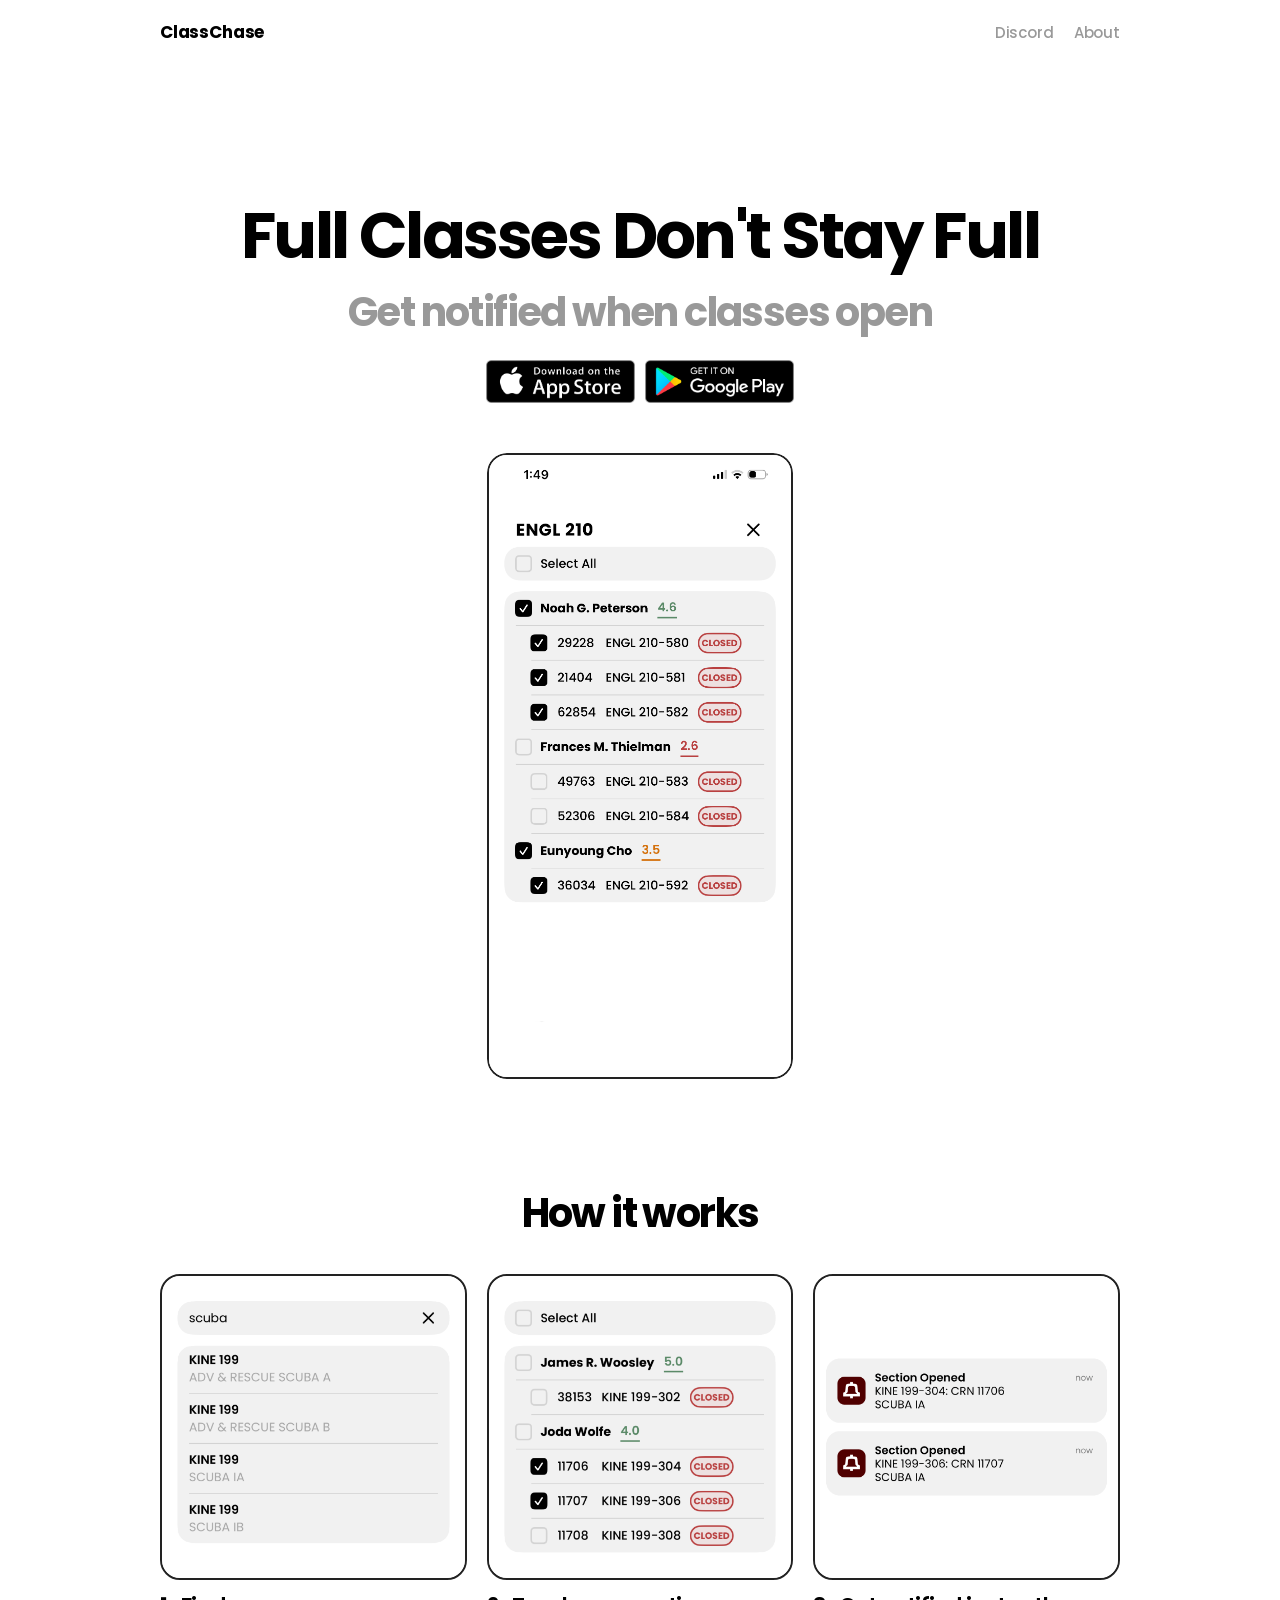
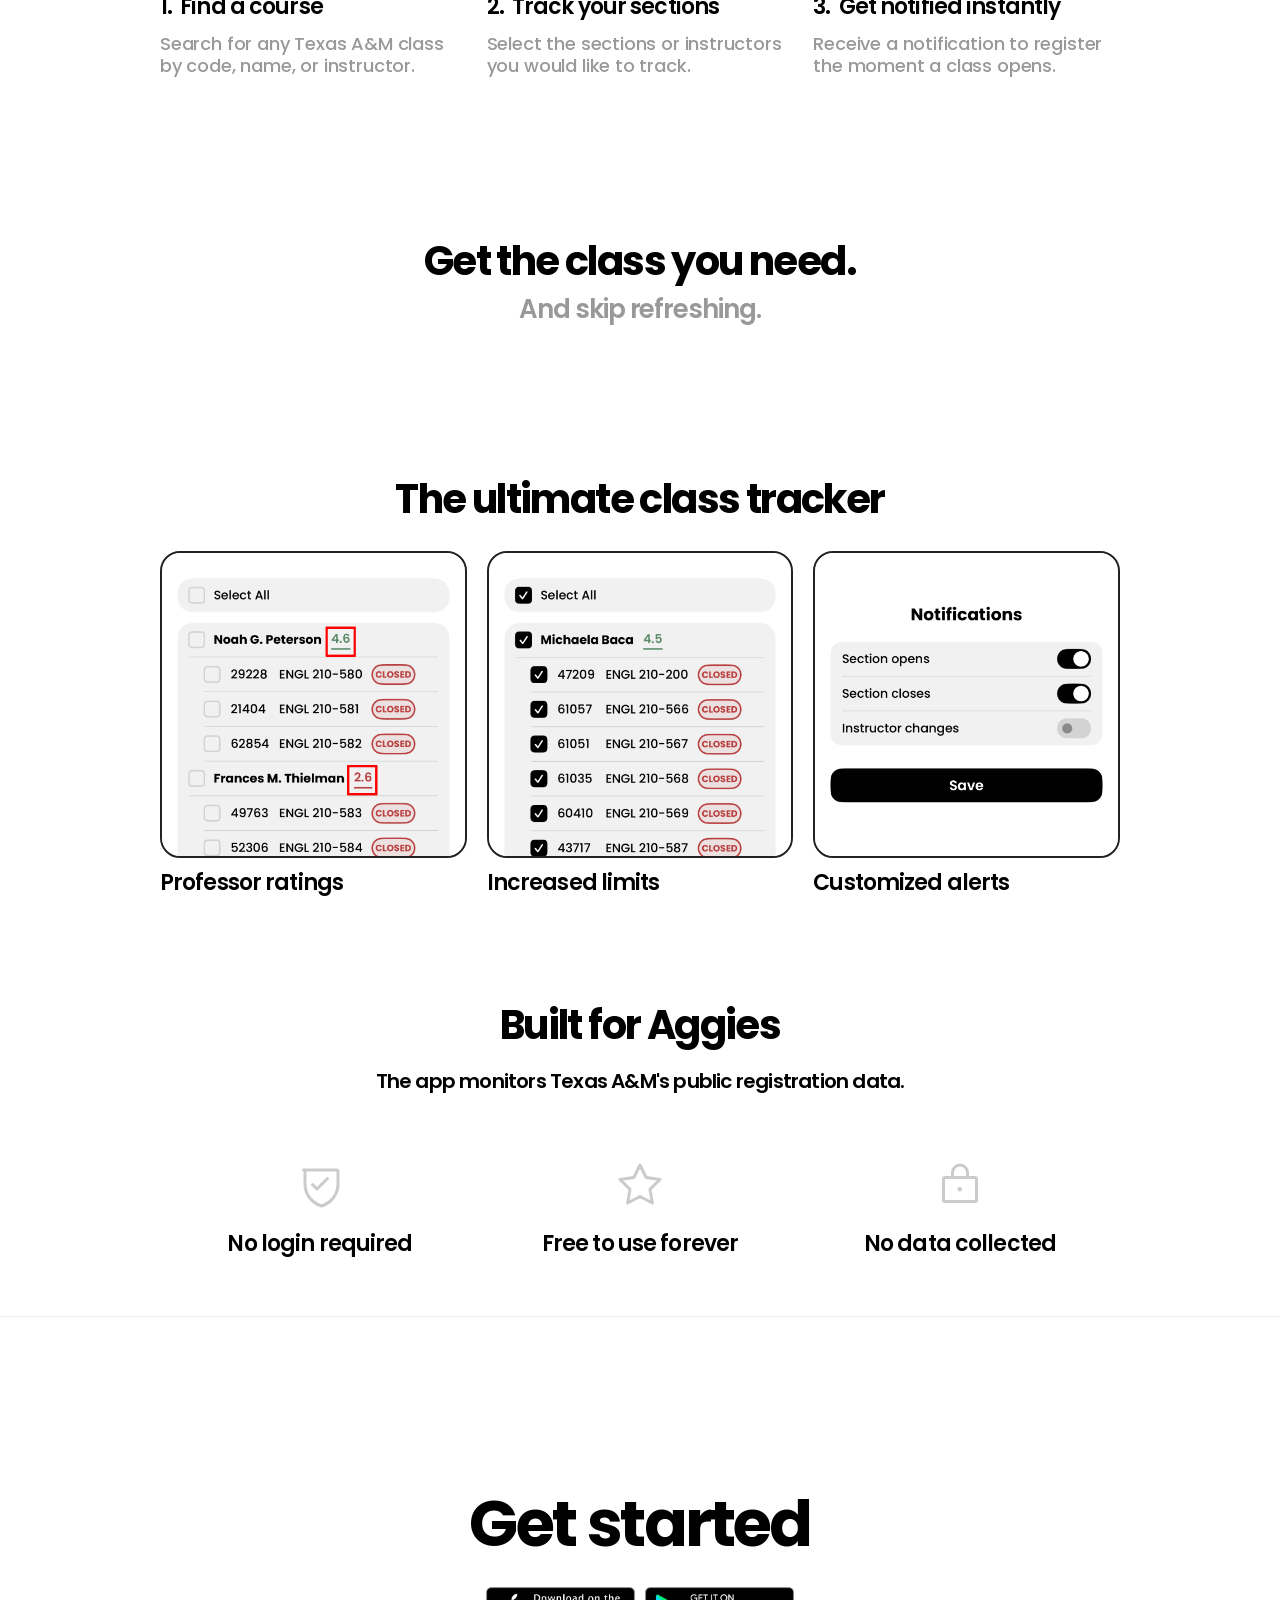
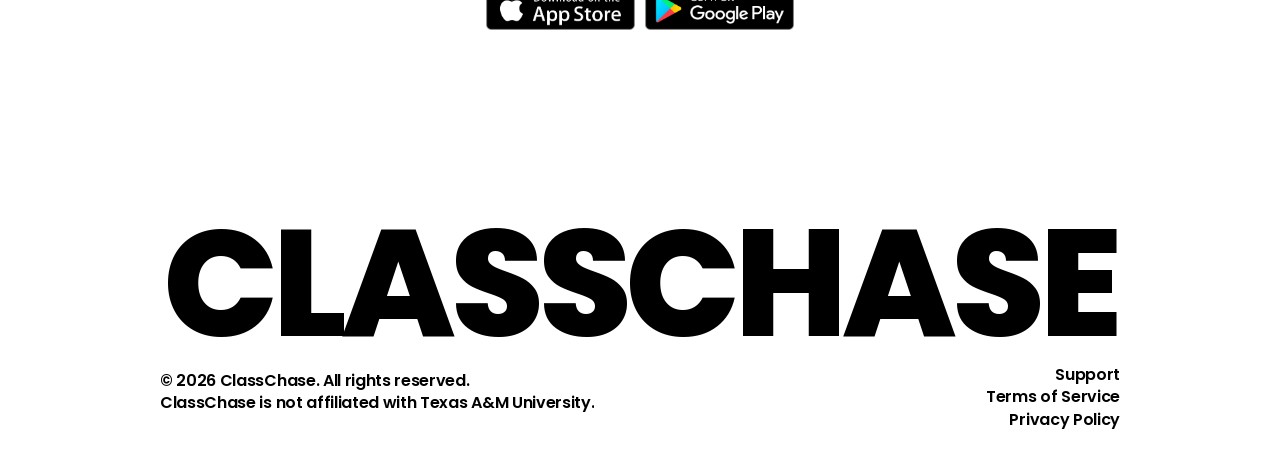
==== index.html @ e8257971 "Update description" ====
<!DOCTYPE html>
<html lang="en">

<head>
    <meta charset="UTF-8" />
    <meta name="viewport" content="width=device-width" />
    <title>ClassChase</title>
    <meta name="description"
        content="ClassChase" />
    <link rel="icon" href="/images/icon.png" type="image/png" />
    <meta property="og:site_name" content="ClassChase" />
    <meta property="og:image" content="https://www.classchase.app/images/banner.png?v=1" />
    <meta property="og:title" content="ClassChase" />
    <meta property="og:description"
        content="Never miss an open seat. ClassChase helps Texas A&M students track classes in real time." />
    <meta name="twitter:card" content="summary_large_image" />
    <meta name="twitter:title" content="ClassChase" />
    <meta name="twitter:description" content="Never miss an open seat. ClassChase helps Texas A&M students track classes in real time." />
    <meta name="twitter:image" content="https://www.classchase.app/images/banner.png?v=1" />
    <link rel="preconnect" href="https://fonts.googleapis.com" />
    <link rel="preconnect" href="https://fonts.gstatic.com" crossorigin />
    <link rel="stylesheet" href="https://fonts.googleapis.com/css2?family=Poppins:wght@400;500;600;700&display=swap" />
    <link rel="stylesheet" href="/styles.css" />
    <style>
        .gplay-wrap {
            display: inline-block;
            position: relative;
            cursor: pointer;
        }

        .gplay-wrap .gplay-tooltip {
            position: absolute;
            top: 50%;
            left: 50%;
            transform: translate(-50%, -50%);
            background: var(--white);
            color: var(--black);
            font-family: var(--font);
            font-size: 13px;
            font-weight: 700;
            letter-spacing: -0.04em;
            white-space: nowrap;
            padding: 5px 12px;
            border: 2px solid var(--border);
            border-radius: 20px;
            pointer-events: none;
            opacity: 0;
            transition: opacity 0.15s;
        }

        .gplay-wrap:hover .gplay-tooltip,
        .gplay-wrap:active .gplay-tooltip {
            opacity: 1;
        }
    </style>
</head>

<body>

    <!-- NAV -->
    <div class="nav-wrap">
        <nav>
            <a href="/" class="nav-logo">ClassChase</a>
            <div class="nav-spacer"></div>
            <ul class="nav-links">
                <li><a href="https://discord.gg/rjBmmDZYCS" target="_blank" rel="noopener noreferrer">Discord</a></li>
                <li><a href="/about">About</a></li>
            </ul>
        </nav>
    </div>

    <div class="outer">

        <!-- HERO TEXT -->
        <div class="inner" style="display:flex;justify-content:center;">
            <div class="hero-text-wrap">
                <div class="hero-h1">Full Classes<br class="mobile-br"> Don't Stay Full</div>
                <div class="hero-h2">Get notified when classes open</div>
                <div class="store-row">
                    <a href="https://apps.apple.com/us/app/classchase/id6757295456?itscg=30200&itsct=apps_box_badge&mttnsubad=6757295456"
                        style="display: inline-block;">
                        <img src="images/appstore.png" alt="Download on the App Store"
                            style="height: 43px; width: auto; vertical-align: middle;" />
                    </a>
                    <span class="gplay-wrap">
                        <img src="images/googleplay.png" alt="Get it on Google Play"
                            style="height: 43px; width: auto; vertical-align: middle;" />
                        <span class="gplay-tooltip">Coming Soon</span>
                    </span>
                </div>
            </div>
        </div>

        <!-- HERO PHONE — preview.png (1180x2556) -->
        <div class="hero-img-wrap">
            <div class="hero-phone-img">
                <img src="images/preview.png" alt="ClassChase app preview" />
            </div>
        </div>

        <!-- HOW IT WORKS -->
        <div class="inner" style="display:flex;justify-content:center;">
            <div class="section-how">
                <div class="section-h1">How it works</div>
                <div class="steps-row">

                    <div class="step-col">
                        <!-- replace step-1.png with a 1080x1080 px screenshot -->
                        <div class="step-img">
                            <div class="step-num">1</div>
                            <img src="images/step-1.png" alt="Search your course" class="step-photo" />
                        </div>
                        <div class="step-h4-row"><span class="step-n">1.</span><span class="step-h4">Find a
                                course</span></div>
                        <div class="step-p">Search for any Texas A&amp;M class by code, name, or instructor.</div>
                    </div>

                    <div class="step-col">
                        <!-- replace step-2.png with a 1080x1080 px screenshot -->
                        <div class="step-img">
                            <div class="step-num">2</div>
                            <img src="images/step-2.png" alt="We watch 24/7" class="step-photo" />
                        </div>
                        <div class="step-h4-row"><span class="step-n">2.</span><span class="step-h4">Track your sections</span></div>
                        <div class="step-p">Select the sections or instructors you would like to track.
                        </div>
                    </div>

                    <div class="step-col">
                        <!-- replace step-3.png with a 1080x1080 px screenshot -->
                        <div class="step-img">
                            <div class="step-num">3</div>
                            <img src="images/step-3.png" alt="Get notified instantly" class="step-photo" />
                        </div>
                        <div class="step-h4-row"><span class="step-n">3.</span><span class="step-h4">Get notified
                                instantly</span></div>
                        <div class="step-p">Receive a notification to register the moment a class opens.</div>
                    </div>

                </div>
            </div>
        </div>

        <!-- SAVE SECTION -->
        <div class="save-wrap">
            <div class="save-h1">Get the class you need.</div>
            <div class="save-h3">And skip refreshing.</div>
        </div>

        <!-- FEATURES -->
        <div class="inner" style="display:flex;justify-content:center;">
            <div class="features-section">
                <div class="section-h1">The ultimate class tracker</div>
                <div class="features-row">
                    <div class="feature-col">
                        <!-- replace feature-1.png with a 1080x1080 px screenshot -->
                        <div class="feature-img"><img src="images/feature-3.png" alt="Instant alerts"
                                class="feature-photo" />
                        </div>
                        <div class="feature-h4">Professor ratings</div>
                    </div>
                    <div class="feature-col">
                        <!-- replace feature-2.png with a 1080x1080 px screenshot -->
                        <div class="feature-img"><img src="images/feature-2.png" alt="Unlimited watchlist"
                                class="feature-photo" /></div>
                        <div class="feature-h4">Increased limits</div>
                    </div>
                    <div class="feature-col">
                        <!-- replace feature-3.png with a 1080x1080 px screenshot -->
                        <div class="feature-img"><img src="images/feature-1.png" alt="Enrollment history"
                                class="feature-photo" /></div>
                        <div class="feature-h4">Customized alerts</div>
                    </div>
                </div>
            </div>
        </div>

        <!-- BUILT FOR AGGIES -->
        <div class="inner" style="display:flex;justify-content:center;">
            <div class="security-section">
                <div class="section-h1">Built for Aggies</div>
                <div style="display:flex;justify-content:center;width:100%;max-width:783px;">
                    <div class="security-sub">The app monitors Texas A&amp;M's public registration data.</div>
                </div>
                <!-- <a href="#" class="learn-more-btn">Learn more ↗</a> -->
                <div class="security-icons-row">
                    <div class="security-icon-col">
                        <svg class="sec-icon" viewBox="0 0 24 24" fill="none" stroke="currentColor" stroke-width="1.5"
                            stroke-linecap="round" stroke-linejoin="round">
                            <path
                                d="M3.75 4.5h16.5a.75.75 0 0 1 .75.75v6c0 9-8.25 11.25-8.25 11.25S4.5 20.25 4.5 11.25v-6a.75.75 0 0 1 .75-.75z" />
                            <polyline points="8.25,11.75 10.5,14 15.75,8.75" />
                        </svg>
                        <div class="sec-label">No login required</div>
                    </div>
                    <div class="security-icon-col">
                        <svg class="sec-icon" viewBox="0 0 24 24" fill="none" stroke="currentColor" stroke-width="1.5"
                            stroke-linecap="round" stroke-linejoin="round">
                            <polygon
                                points="12,2 15.09,8.26 22,9.27 17,14.14 18.18,21.02 12,17.77 5.82,21.02 7,14.14 2,9.27 8.91,8.26" />
                        </svg>
                        <div class="sec-label">Free to use forever</div>
                    </div>
                    <div class="security-icon-col">
                        <svg class="sec-icon" viewBox="0 0 24 24" fill="none" stroke="currentColor" stroke-width="1.5"
                            stroke-linecap="round" stroke-linejoin="round">
                            <rect x="3.75" y="8.25" width="16.5" height="12" rx="0.75" />
                            <circle cx="11.875" cy="14.125" r="1.125" fill="currentColor" stroke="none" />
                            <path d="M8.25 8.25V5.75a3.75 3.75 0 0 1 7.5 0v2.5" />
                        </svg>
                        <div class="sec-label">No data collected</div>
                    </div>
                </div>
            </div>
        </div>

        <!-- GET STARTED -->
        <div class="get-started-wrap" id="download">
            <div class="get-started-h1">Get started</div>
            <div class="store-row">
                <a href="https://apps.apple.com/us/app/classchase/id6757295456?itscg=30200&itsct=apps_box_badge&mttnsubad=6757295456"
                    style="display: inline-block;">
                    <img src="images/appstore.png" alt="Download on the App Store"
                        style="height: 43px; width: auto; vertical-align: middle;" />
                </a>
                <span class="gplay-wrap">
                    <img src="images/googleplay.png" alt="Get it on Google Play"
                        style="height: 43px; width: auto; vertical-align: middle;" />
                    <span class="gplay-tooltip">Coming Soon</span>
                </span>
            </div>
        </div>

        <!-- FOOTER -->
        <div class="footer-wrap">
            <div class="footer-inner">
                <div class="footer-wordmark">CLASSCHASE</div>
                <div class="footer-meta-row">
                    <div class="footer-left">
                        <span class="footer-copy">© 2026 ClassChase. All rights reserved.</span>
                        <span class="footer-copy">ClassChase is not affiliated with Texas A&amp;M University.</span>
                    </div>
                    <div class="footer-spacer"></div>
                    <div class="footer-links-col">
                        <a href="/support">Support</a>
                        <a href="/terms">Terms of Service</a>
                        <a href="/privacy">Privacy Policy</a>
                    </div>
                </div>
            </div>
        </div>

    </div><!-- /outer -->
</body>

</html>
---- styles.css ----
*, *::before, *::after { box-sizing: border-box; margin: 0; padding: 0; }

:root {
  --maroon: #500000;
  --black: #000000;
  --white: #ffffff;
  --gray-nav: #999999;
  --gray-sub: #999999;
  --border: #222222;
  --off-white: #f5f5f5;
  --font: "Poppins", sans-serif;
}

html { scroll-behavior: smooth; }

body {
  font-family: var(--font);
  background: var(--white);
  color: var(--black);
  -webkit-font-smoothing: antialiased;
  -moz-osx-font-smoothing: grayscale;
}

/* ── NAV ── */
.nav-wrap {
  display: flex;
  justify-content: center;
  background: var(--white);
}
nav {
  display: flex;
  align-items: center;
  width: 100%;
  max-width: 1000px;
  height: 64px;
  padding: 0 20px;
  gap: 0;
}
.nav-logo {
  font-size: 17px;
  font-weight: 700;
  letter-spacing: -0.01em;
  color: var(--black);
  text-decoration: none;
  line-height: 1em;
}
.nav-logo:hover { color: #09f; text-decoration: underline; }
.nav-spacer { flex: 1; }
.nav-links {
  display: flex;
  gap: 20px;
  list-style: none;
}
.nav-links a {
  font-size: 15px;
  font-weight: 500;
  letter-spacing: -0.01em;
  color: var(--gray-nav);
  text-decoration: none;
  line-height: 1em;
}
.nav-links a:hover { color: #09f; text-decoration: underline; }

/* ── SHARED CONTAINER ── */
.outer {
  display: flex;
  flex-direction: column;
  align-items: center;
  width: 100%;
}
.inner {
  width: 100%;
  max-width: 1000px;
  padding: 0 20px;
}

/* ── HERO TEXT ── */
.hero-text-wrap {
  display: flex;
  flex-direction: column;
  align-items: center;
  gap: 24px;
  width: 100%;
  max-width: 960px;
  padding: 140px 0 0;
}
.hero-h1 {
  font-size: 64px;
  font-weight: 700;
  letter-spacing: -0.04em;
  line-height: 1em;
  text-align: center;
  color: var(--black);
  width: 100%;
}
.hero-h2 {
  font-size: 40px;
  font-weight: 700;
  letter-spacing: -0.04em;
  line-height: 1em;
  text-align: center;
  color: var(--gray-sub);
  width: 100%;
}

/* ── STORE BUTTONS ── */
.store-row {
  display: flex;
  align-items: center;
  justify-content: center;
  gap: 10px;
  flex-wrap: wrap;
  width: 100%;
  padding: 8px 0 0;
}
.store-badge-disabled {
  opacity: 0.35;
  filter: grayscale(1);
  cursor: not-allowed;
  pointer-events: none;
}
.hero-text-wrap .store-row {
  padding-top: 0;
  margin-top: 4px;
}

/* ── HERO PHONE IMAGE ── */
.hero-img-wrap {
  overflow: hidden;
  background: var(--white);
  display: flex;
  flex-direction: column;
  align-items: center;
  padding: 50px 0 0;
  width: 100%;
}
.hero-phone-img {
  border-radius: 20px;
  width: calc((min(100vw - 40px, 960px) - 40px) / 3);
  min-width: 130px;
  aspect-ratio: 400 / 816;
  background: var(--off-white);
  overflow: hidden;
  position: relative;
}
.hero-phone-img img {
  width: 100%;
  height: 100%;
  object-fit: cover;
  object-position: center 8%;
  display: block;
  border-radius: 20px;
  border: 2px solid var(--border);
}
.hero-phone-img video {
  width: 100%;
  height: calc(100% + 25px);
  margin-top: -25px;
  object-fit: cover;
  display: block;
}

/* ── HOW IT WORKS ── */
.section-how {
  display: flex;
  flex-direction: column;
  align-items: flex-start;
  width: 100%;
  max-width: 960px;
  padding: 112px 0 0;
}
.section-h1 {
  font-size: 40px;
  font-weight: 700;
  letter-spacing: -0.04em;
  line-height: 1.1em;
  text-align: center;
  color: var(--black);
  width: 100%;
}
.steps-row {
  display: flex;
  flex-direction: row;
  align-items: flex-start;
  gap: 20px;
  width: 100%;
  max-width: 960px;
  padding: 39px 0;
}
.step-col {
  display: flex;
  flex-direction: column;
  align-items: flex-start;
  gap: 10px;
  flex: 1;
}
.step-img {
  width: 100%;
  aspect-ratio: 1 / 1;
  border: 2px solid var(--border);
  border-radius: 20px;
  background: var(--off-white);
  display: flex;
  align-items: center;
  justify-content: center;
  position: relative;
  overflow: hidden;
}
.step-num { display: none; }
.step-h4-row {
  display: flex;
  align-items: baseline;
  gap: 8px;
}
.step-n {
  font-size: 22px;
  font-weight: 600;
  letter-spacing: -0.04em;
  color: var(--black);
  font-family: var(--font);
  flex-shrink: 0;
}
.step-photo {
  width: 100%;
  height: 100%;
  object-fit: cover;
  border-radius: 18px;
  display: block;
}
.step-h4 {
  font-size: 22px;
  font-weight: 600;
  letter-spacing: -0.04em;
  line-height: 1.4em;
  color: var(--black);
  font-family: var(--font);
}
.step-p {
  font-size: 18px;
  font-weight: 500;
  letter-spacing: -0.01em;
  line-height: 1.2em;
  color: var(--gray-sub);
  font-family: var(--font);
}

/* ── SAVE SECTION ── */
.save-wrap {
  background: var(--white);
  display: flex;
  flex-direction: column;
  align-items: center;
  gap: 8px;
  width: 100%;
  padding: 124px 20px;
}
.save-h1 {
  font-size: 40px;
  font-weight: 700;
  letter-spacing: -0.04em;
  line-height: 1.1em;
  text-align: center;
  color: var(--black);
  max-width: 600px;
}
.save-h3 {
  font-size: 26px;
  font-weight: 600;
  letter-spacing: -0.04em;
  line-height: 1.4em;
  text-align: center;
  color: var(--gray-sub);
}

/* ── FEATURES GRID ── */
.features-section {
  display: flex;
  flex-direction: column;
  align-items: center;
  gap: 30px;
  width: 100%;
  padding: 25px 0;
}
.features-row {
  display: flex;
  flex-direction: row;
  align-items: flex-start;
  gap: 20px;
  width: 100%;
  max-width: 960px;
  padding: 0;
}
.feature-col {
  display: flex;
  flex-direction: column;
  align-items: flex-start;
  gap: 10px;
  flex: 1;
}
.feature-img {
  width: 100%;
  aspect-ratio: 1 / 1;
  border: 2px solid var(--border);
  border-radius: 20px;
  background: var(--off-white);
  display: flex;
  align-items: center;
  justify-content: center;
  overflow: hidden;
}
.feature-photo {
  width: 100%;
  height: 100%;
  object-fit: cover;
  border-radius: 18px;
  display: block;
}
.feature-h4 {
  font-size: 22px;
  font-weight: 600;
  letter-spacing: -0.04em;
  line-height: 1.4em;
  color: var(--black);
  font-family: var(--font);
}

/* ── SECURITY ── */
.security-section {
  display: flex;
  flex-direction: column;
  align-items: center;
  gap: 20px;
  width: 100%;
  max-width: 960px;
  padding: 80px 0 10px;
}
.security-sub {
  font-size: 20px;
  font-weight: 600;
  letter-spacing: -0.04em;
  line-height: 1.4em;
  text-align: center;
  color: var(--black);
  max-width: 783px;
}
.learn-more-btn {
  border: 2px solid var(--border);
  border-radius: 20px;
  padding: 10px 20px;
  text-decoration: none;
  font-size: 16px;
  font-weight: 600;
  letter-spacing: -0.02em;
  color: var(--black);
  display: inline-block;
  transition: background 0.15s;
}
.learn-more-btn:hover { background: #f0f0f0; }
.security-icons-row {
  display: flex;
  flex-direction: row;
  align-items: flex-start;
  width: 100%;
  padding: 46px 0;
}
.security-icon-col {
  flex: 1;
  display: flex;
  flex-direction: column;
  align-items: center;
  gap: 20px;
}
.sec-icon {
  width: 48px;
  height: 48px;
  opacity: 0.2;
}
.sec-label {
  font-size: 22px;
  font-weight: 600;
  letter-spacing: -0.04em;
  line-height: 1.4em;
  text-align: center;
  color: var(--black);
  font-family: var(--font);
}

/* ── GET STARTED ── */
.get-started-wrap {
  border-top: 1px solid #eee;
  display: flex;
  flex-direction: column;
  align-items: center;
  gap: 20px;
  width: 100%;
  padding: 172px 0;
}
.get-started-h1 {
  font-size: 64px;
  font-weight: 700;
  letter-spacing: -0.04em;
  line-height: 1.1em;
  text-align: center;
  color: var(--black);
}

/* ── FOOTER ── */
.footer-wrap {
  display: flex;
  justify-content: center;
  width: 100%;
}
.footer-inner {
  width: 100%;
  max-width: 960px;
  padding: 20px 0;
}
.footer-wordmark {
  font-weight: 800;
  letter-spacing: -0.04em;
  line-height: 0.8em;
  text-align: center;
  color: var(--black);
  width: 100%;
  display: block;
  word-break: break-all;
  font-size: clamp(28px, 13.7vw, 152px);
}
.footer-meta-row {
  display: flex;
  flex-direction: row;
  align-items: flex-start;
  gap: 10px;
  width: 100%;
  padding: 20px 0;
}
.footer-left {
  display: flex;
  flex-direction: column;
  gap: 0;
  height: 56px;
  justify-content: center;
  overflow: hidden;
}
.footer-copy {
  font-size: 16px;
  font-weight: 600;
  letter-spacing: -0.02em;
  line-height: 1.4em;
  color: var(--black);
  white-space: pre;
  font-family: var(--font);
}
.footer-spacer { flex: 1; }
.footer-links-col { display: flex; flex-direction: column; align-items: flex-end; gap: 0; }
.footer-links-col a {
  font-size: 16px;
  font-weight: 600;
  letter-spacing: -0.02em;
  line-height: 1.4em;
  color: var(--black);
  text-decoration: none;
  font-family: var(--font);
}
.footer-links-col a:hover { color: #09f; text-decoration: underline; }

/* ── RESPONSIVE ── */
br.mobile-br { display: none; }

@media (max-width: 809px) {
  br.mobile-br { display: inline; }
  .hero-h1 { font-size: 36px; }
  .hero-h2 { font-size: 24px; }
  .hero-text-wrap { padding: 90px 0 0; }
  .hero-phone-img { width: 280px; }
  .steps-row { flex-direction: column; gap: 50px; width: 280px; padding: 21px 0; }
  .step-col { width: 100%; }
  .section-how { padding: 90px 0 0; }
  .section-h1 { font-size: 26px; }
  .step-h4 { font-size: 16px; }
  .step-n { font-size: 16px; }
  .step-p { font-size: 14px; }
  .save-h1 { font-size: 26px; }
  .save-h3 { font-size: 17px; }
  .features-row { flex-direction: column; gap: 30px; width: 280px; }
  .feature-col { width: 100%; }
  .feature-h4 { font-size: 16px; }
  .security-section { padding: 60px 0 10px; }
  .security-sub { font-size: 14px; }
  .sec-label { font-size: 12px; }
  .security-icons-row { padding: 24px 0; }
  .get-started-wrap { padding: 76px 0; }
  .get-started-h1 { font-size: 36px; }
  .footer-copy { font-size: 10px; }
  .footer-links-col a { font-size: 10px; }
  .footer-inner { padding: 20px 20px; }
  .save-wrap { padding: 73px 20px; }
  .inner { padding: 0 20px; }
  .section-how { align-items: center; }
}
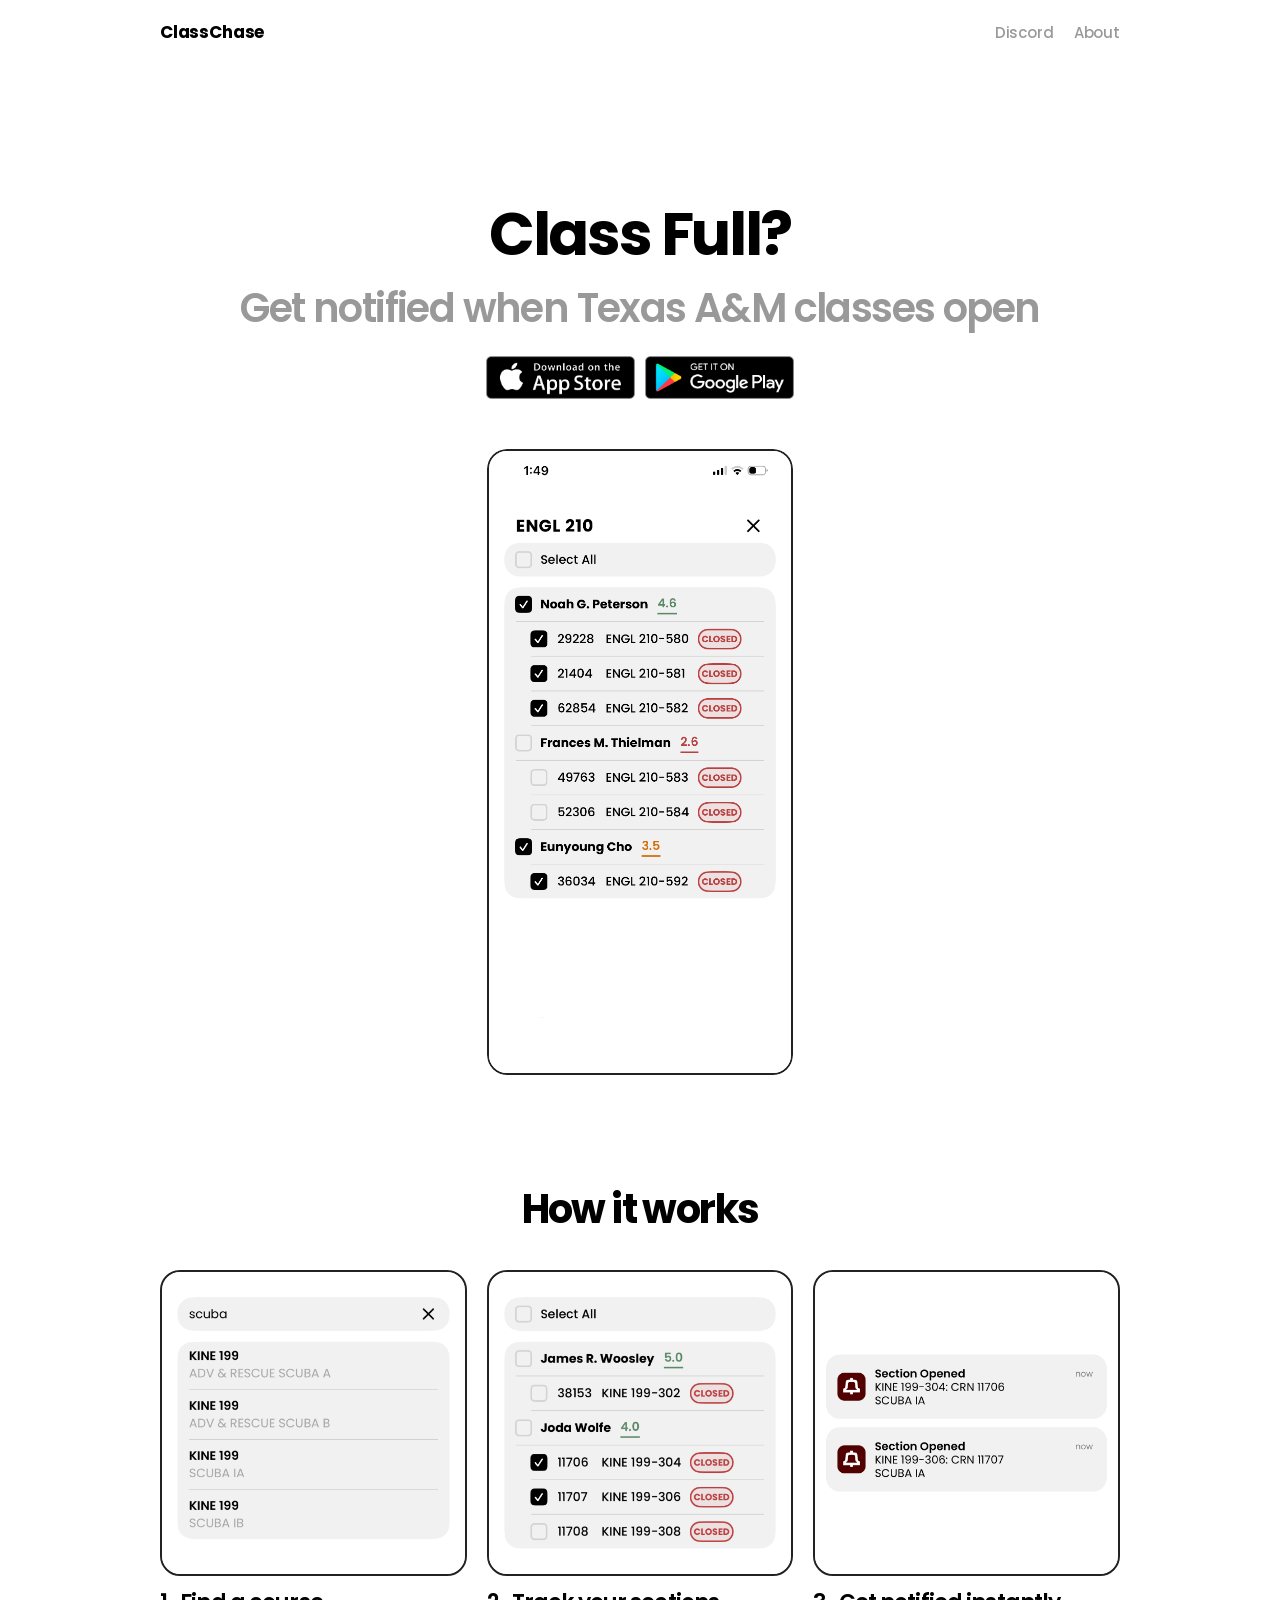
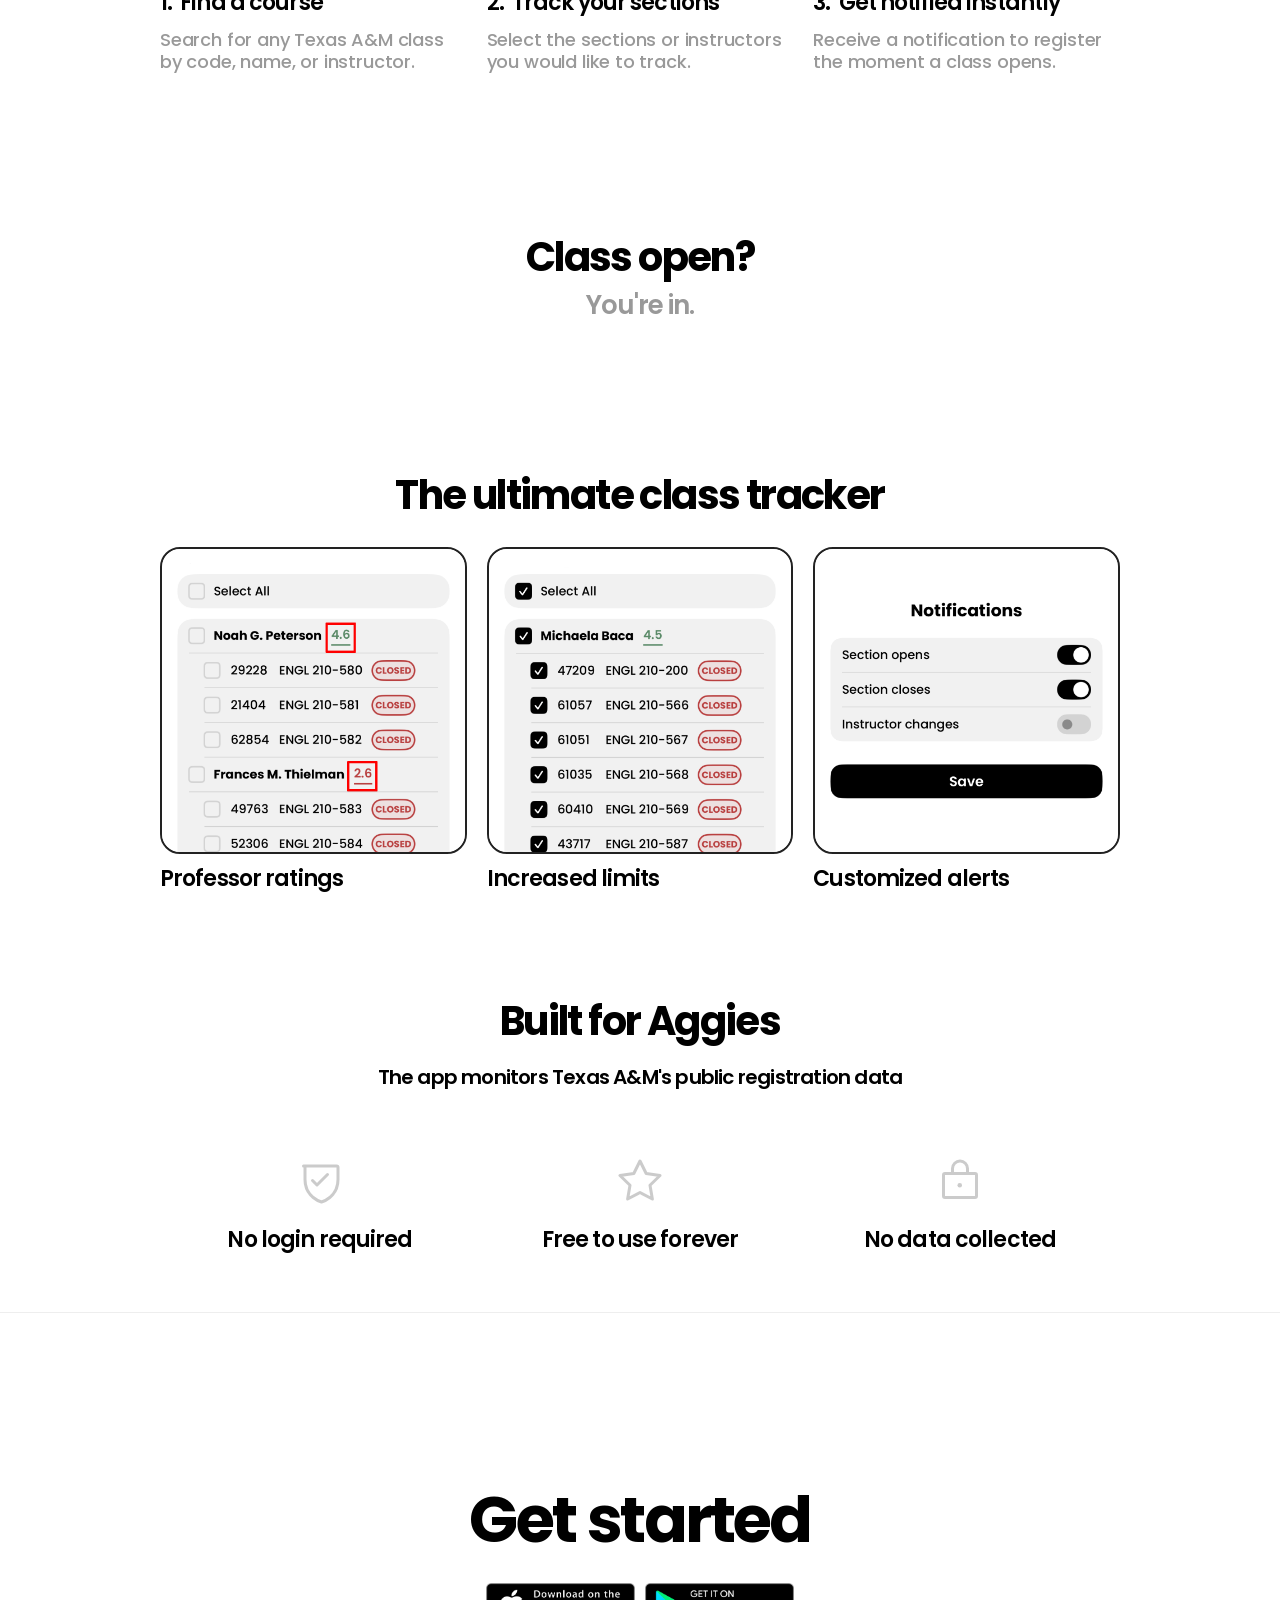
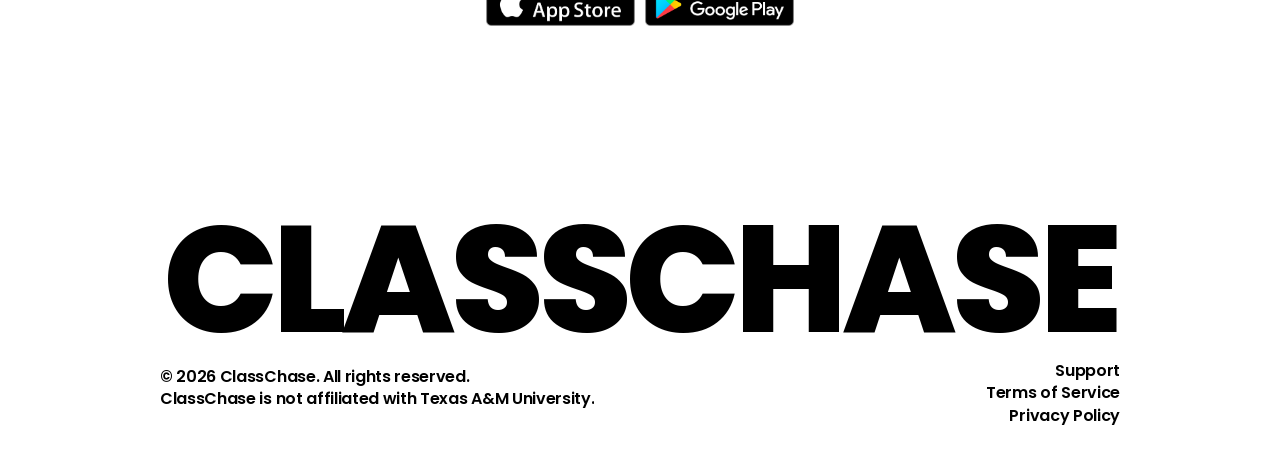
==== commit 888b5da2: "Update landing" ====
--- a/index.html
+++ b/index.html
@@ -12,10 +12,10 @@
     <meta property="og:image" content="https://www.classchase.app/images/banner.png?v=1" />
     <meta property="og:title" content="ClassChase" />
     <meta property="og:description"
-        content="Never miss an open seat. ClassChase helps Texas A&M students track classes in real time." />
+        content="Never miss an open seat—ClassChase helps Texas A&M students track classes in real time. Available on iOS & Android." />
     <meta name="twitter:card" content="summary_large_image" />
     <meta name="twitter:title" content="ClassChase" />
-    <meta name="twitter:description" content="Never miss an open seat. ClassChase helps Texas A&M students track classes in real time." />
+    <meta name="twitter:description" content="Never miss an open seat—ClassChase helps Texas A&M students track classes in real time. Available on iOS & Android." />
     <meta name="twitter:image" content="https://www.classchase.app/images/banner.png?v=1" />
     <link rel="preconnect" href="https://fonts.googleapis.com" />
     <link rel="preconnect" href="https://fonts.gstatic.com" crossorigin />
@@ -74,8 +74,8 @@
         <!-- HERO TEXT -->
         <div class="inner" style="display:flex;justify-content:center;">
             <div class="hero-text-wrap">
-                <div class="hero-h1">Full Classes<br class="mobile-br"> Don't Stay Full</div>
-                <div class="hero-h2">Get notified when classes open</div>
+                <div class="hero-h1">Class Full?</div>
+                <div class="hero-h2">Get notified when Texas A&M<br class="mobile-br"> classes open</div>
                 <div class="store-row">
                     <a href="https://apps.apple.com/us/app/classchase/id6757295456?itscg=30200&itsct=apps_box_badge&mttnsubad=6757295456"
                         style="display: inline-block;">
@@ -143,8 +143,8 @@
 
         <!-- SAVE SECTION -->
         <div class="save-wrap">
-            <div class="save-h1">Get the class you need.</div>
-            <div class="save-h3">And skip refreshing.</div>
+            <div class="save-h1">Class open?</div>
+            <div class="save-h3">You're in.</div>
         </div>
 
         <!-- FEATURES -->
@@ -180,7 +180,7 @@
             <div class="security-section">
                 <div class="section-h1">Built for Aggies</div>
                 <div style="display:flex;justify-content:center;width:100%;max-width:783px;">
-                    <div class="security-sub">The app monitors Texas A&amp;M's public registration data.</div>
+                    <div class="security-sub">The app monitors Texas A&amp;M's public registration data</div>
                 </div>
                 <!-- <a href="#" class="learn-more-btn">Learn more ↗</a> -->
                 <div class="security-icons-row">
--- a/styles.css
+++ b/styles.css
@@ -85,7 +85,7 @@
   padding: 140px 0 0;
 }
 .hero-h1 {
-  font-size: 64px;
+  font-size: 60px;
   font-weight: 700;
   letter-spacing: -0.04em;
   line-height: 1em;
@@ -95,7 +95,7 @@
 }
 .hero-h2 {
   font-size: 40px;
-  font-weight: 700;
+  font-weight: 600;
   letter-spacing: -0.04em;
   line-height: 1em;
   text-align: center;
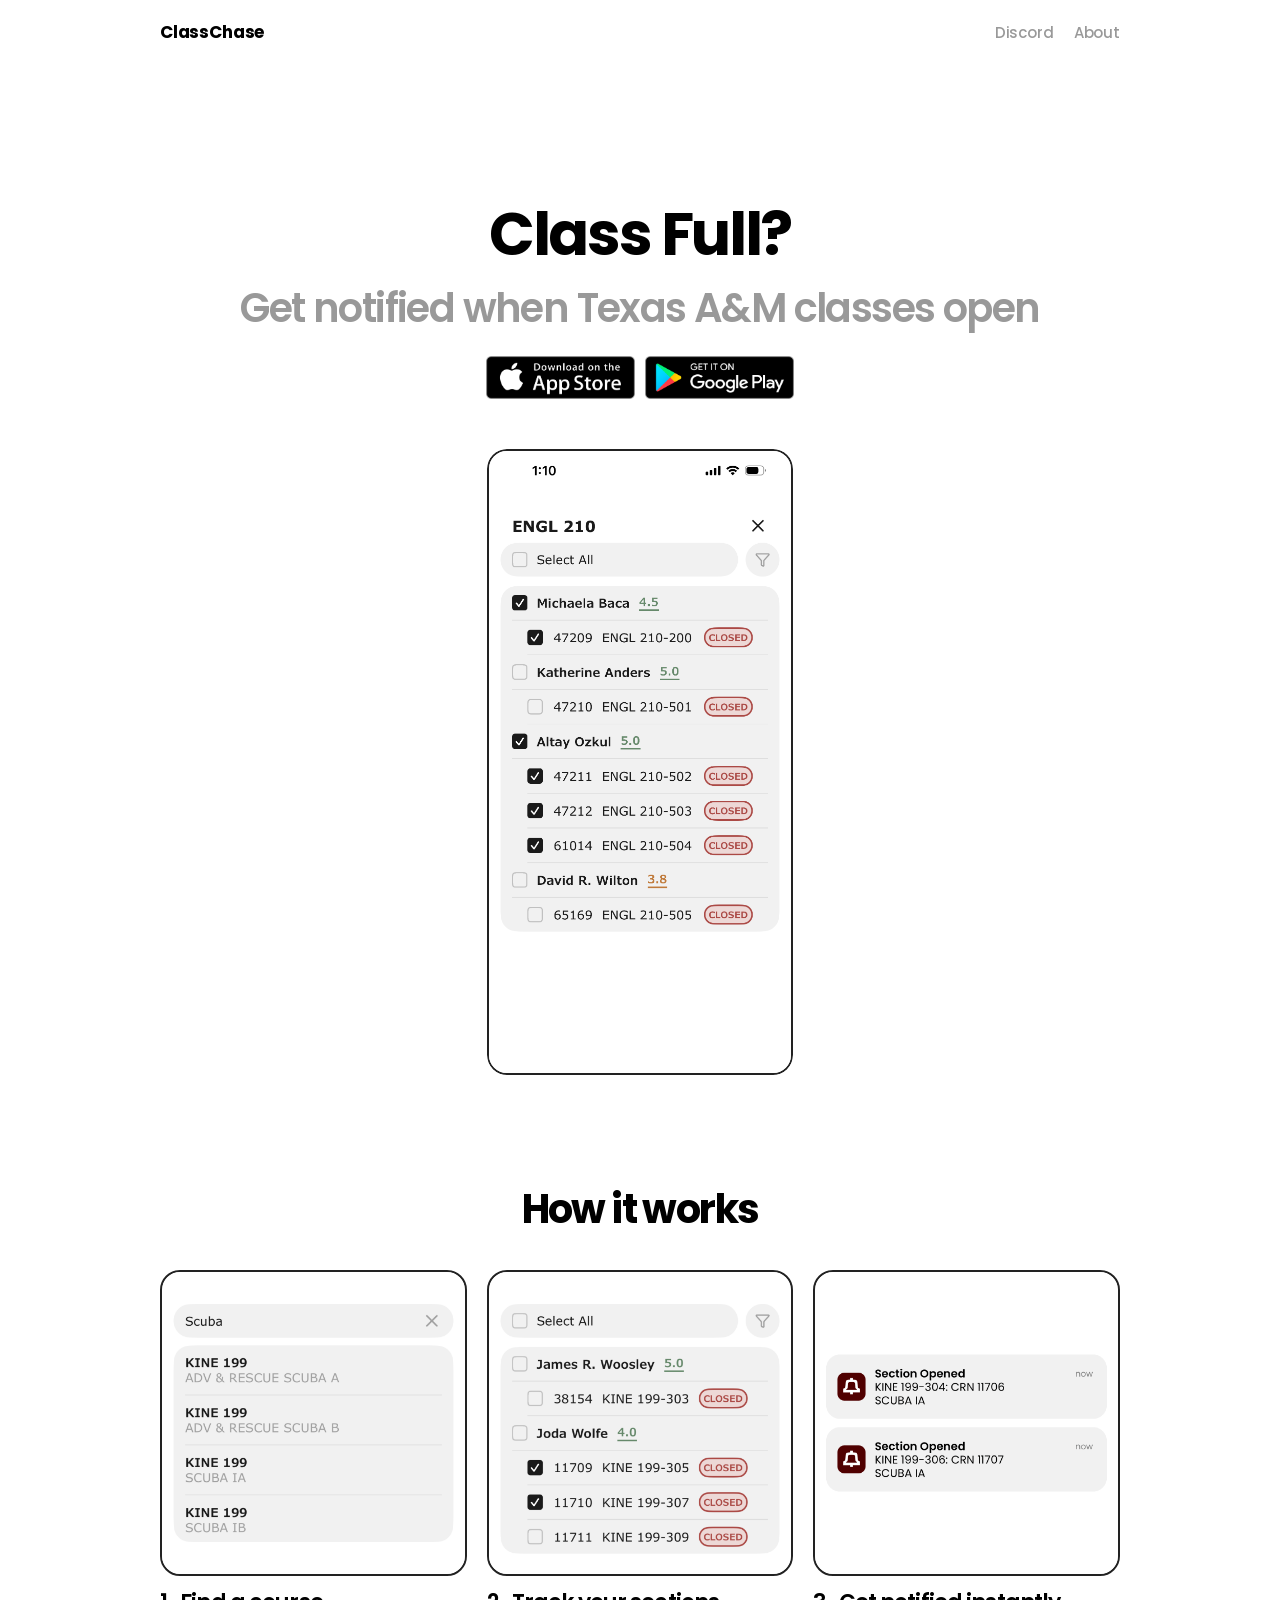
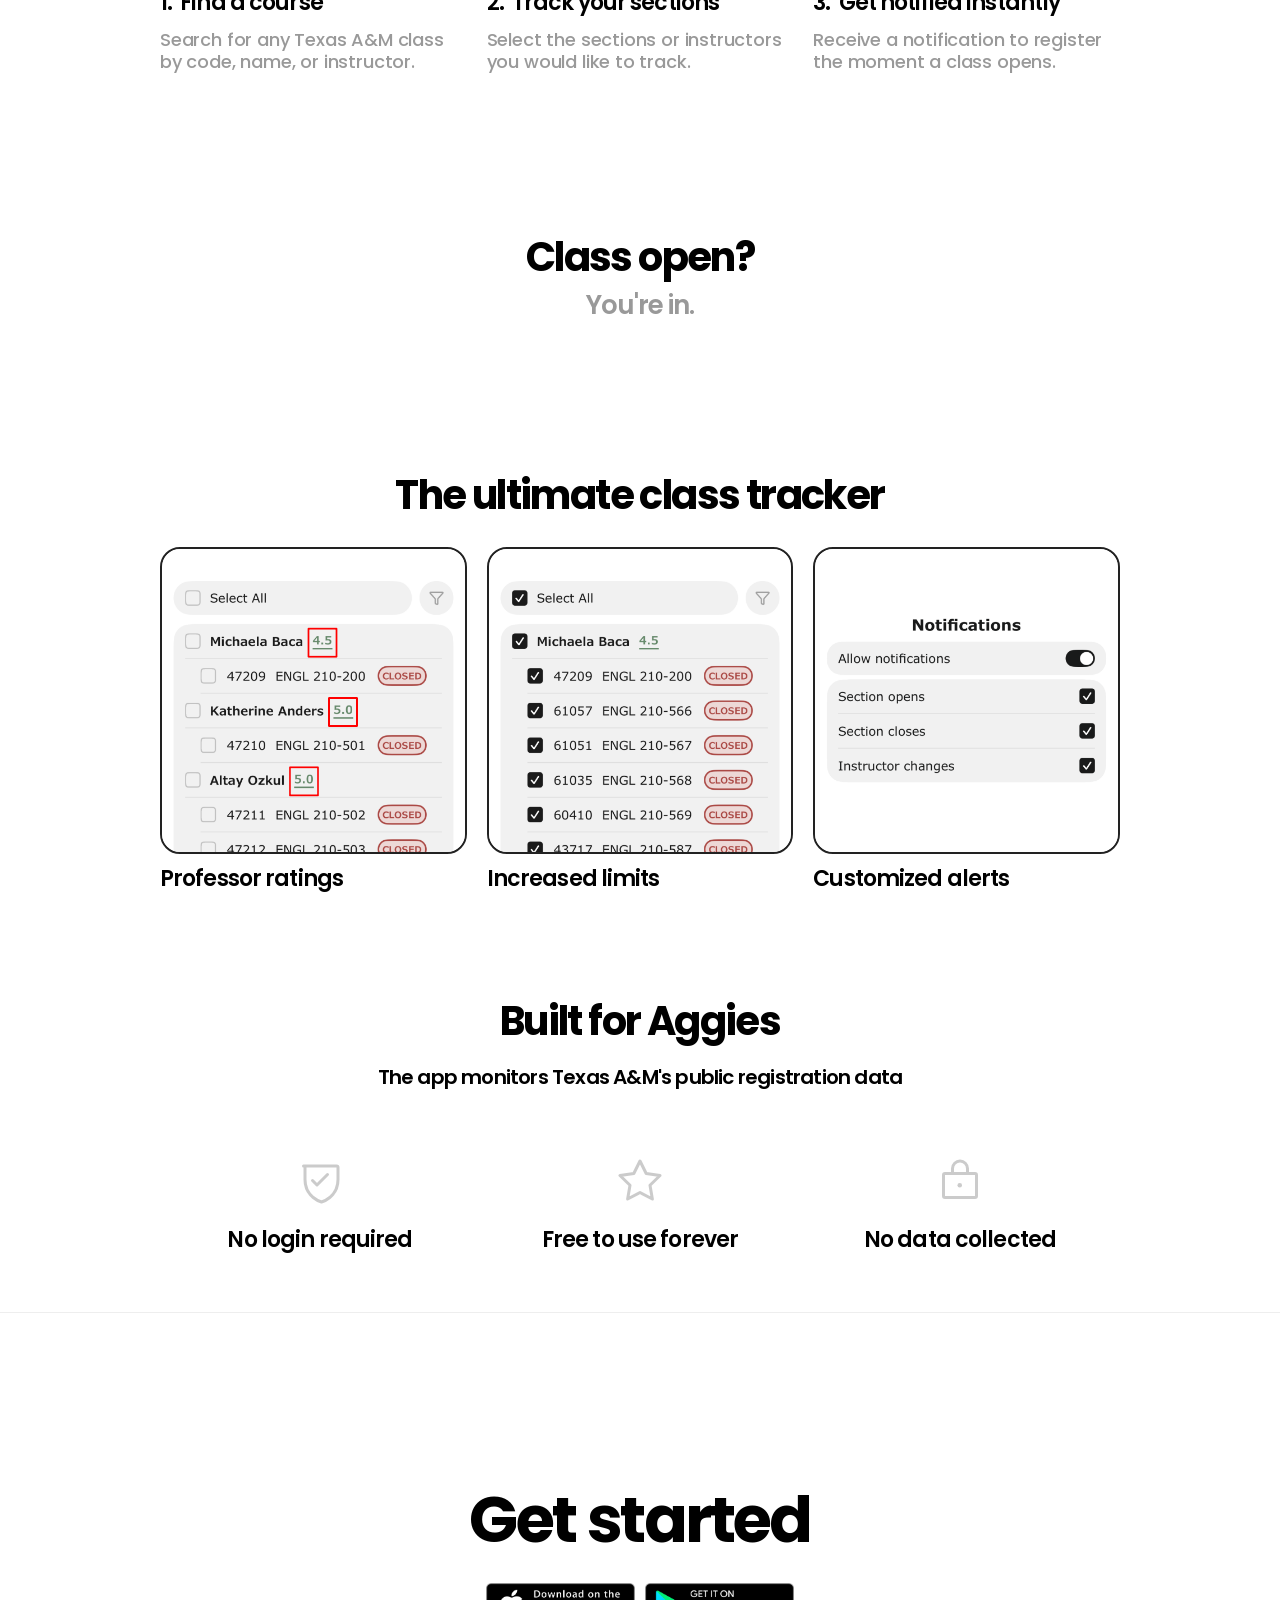
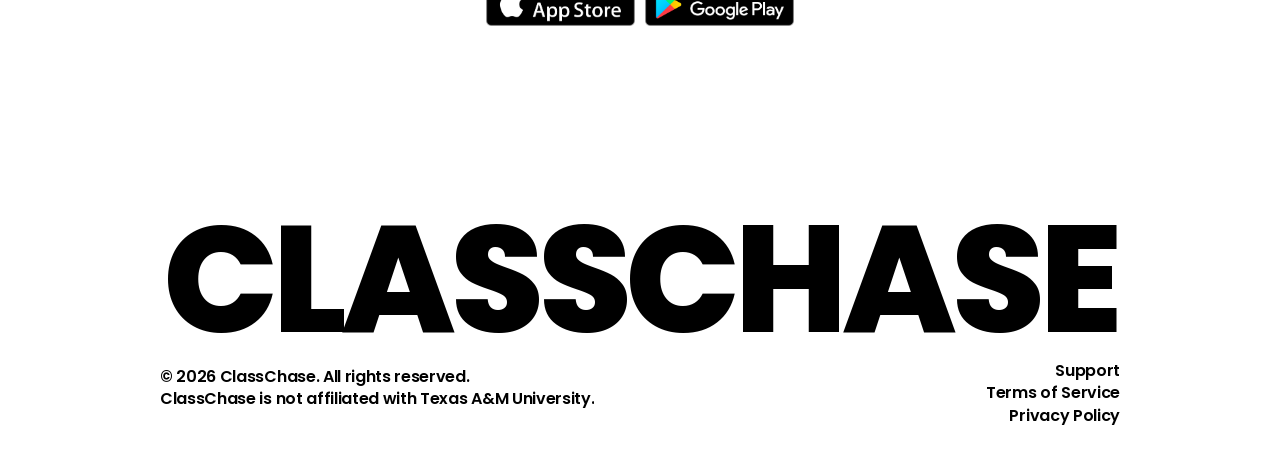
==== commit 6855c1a4: "Add google play link" ====
--- a/index.html
+++ b/index.html
@@ -21,38 +21,6 @@
     <link rel="preconnect" href="https://fonts.gstatic.com" crossorigin />
     <link rel="stylesheet" href="https://fonts.googleapis.com/css2?family=Poppins:wght@400;500;600;700&display=swap" />
     <link rel="stylesheet" href="/styles.css" />
-    <style>
-        .gplay-wrap {
-            display: inline-block;
-            position: relative;
-            cursor: pointer;
-        }
-
-        .gplay-wrap .gplay-tooltip {
-            position: absolute;
-            top: 50%;
-            left: 50%;
-            transform: translate(-50%, -50%);
-            background: var(--white);
-            color: var(--black);
-            font-family: var(--font);
-            font-size: 13px;
-            font-weight: 700;
-            letter-spacing: -0.04em;
-            white-space: nowrap;
-            padding: 5px 12px;
-            border: 2px solid var(--border);
-            border-radius: 20px;
-            pointer-events: none;
-            opacity: 0;
-            transition: opacity 0.15s;
-        }
-
-        .gplay-wrap:hover .gplay-tooltip,
-        .gplay-wrap:active .gplay-tooltip {
-            opacity: 1;
-        }
-    </style>
 </head>
 
 <body>
@@ -82,11 +50,11 @@
                         <img src="images/appstore.png" alt="Download on the App Store"
                             style="height: 43px; width: auto; vertical-align: middle;" />
                     </a>
-                    <span class="gplay-wrap">
+                    <a href="https://play.google.com/store/apps/details?id=com.sanjitbhimanadham.ClassChase&pcampaignid=web_share"
+                        style="display: inline-block;">
                         <img src="images/googleplay.png" alt="Get it on Google Play"
                             style="height: 43px; width: auto; vertical-align: middle;" />
-                        <span class="gplay-tooltip">Coming Soon</span>
-                    </span>
+                    </a>
                 </div>
             </div>
         </div>
@@ -223,11 +191,11 @@
                     <img src="images/appstore.png" alt="Download on the App Store"
                         style="height: 43px; width: auto; vertical-align: middle;" />
                 </a>
-                <span class="gplay-wrap">
+                <a href="https://play.google.com/store/apps/details?id=com.sanjitbhimanadham.ClassChase&pcampaignid=web_share"
+                    style="display: inline-block;">
                     <img src="images/googleplay.png" alt="Get it on Google Play"
                         style="height: 43px; width: auto; vertical-align: middle;" />
-                    <span class="gplay-tooltip">Coming Soon</span>
-                </span>
+                </a>
             </div>
         </div>
 
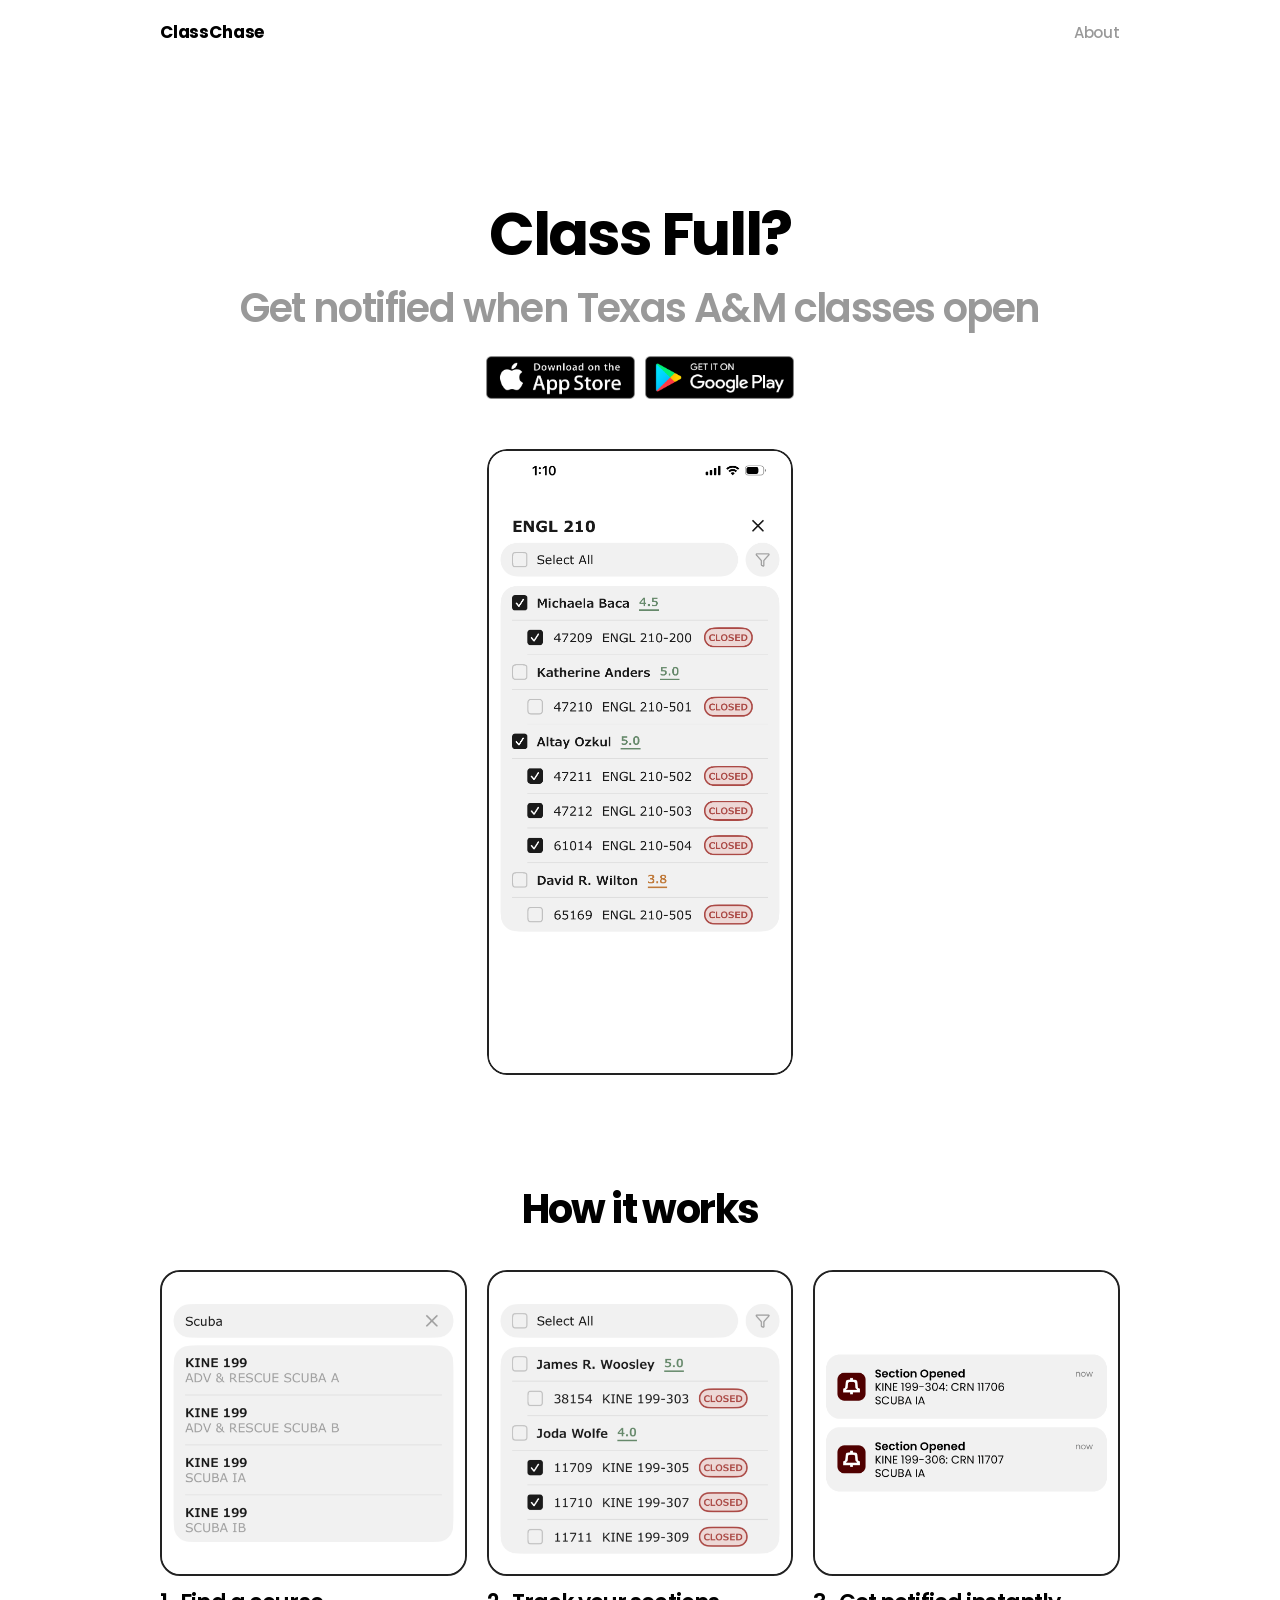
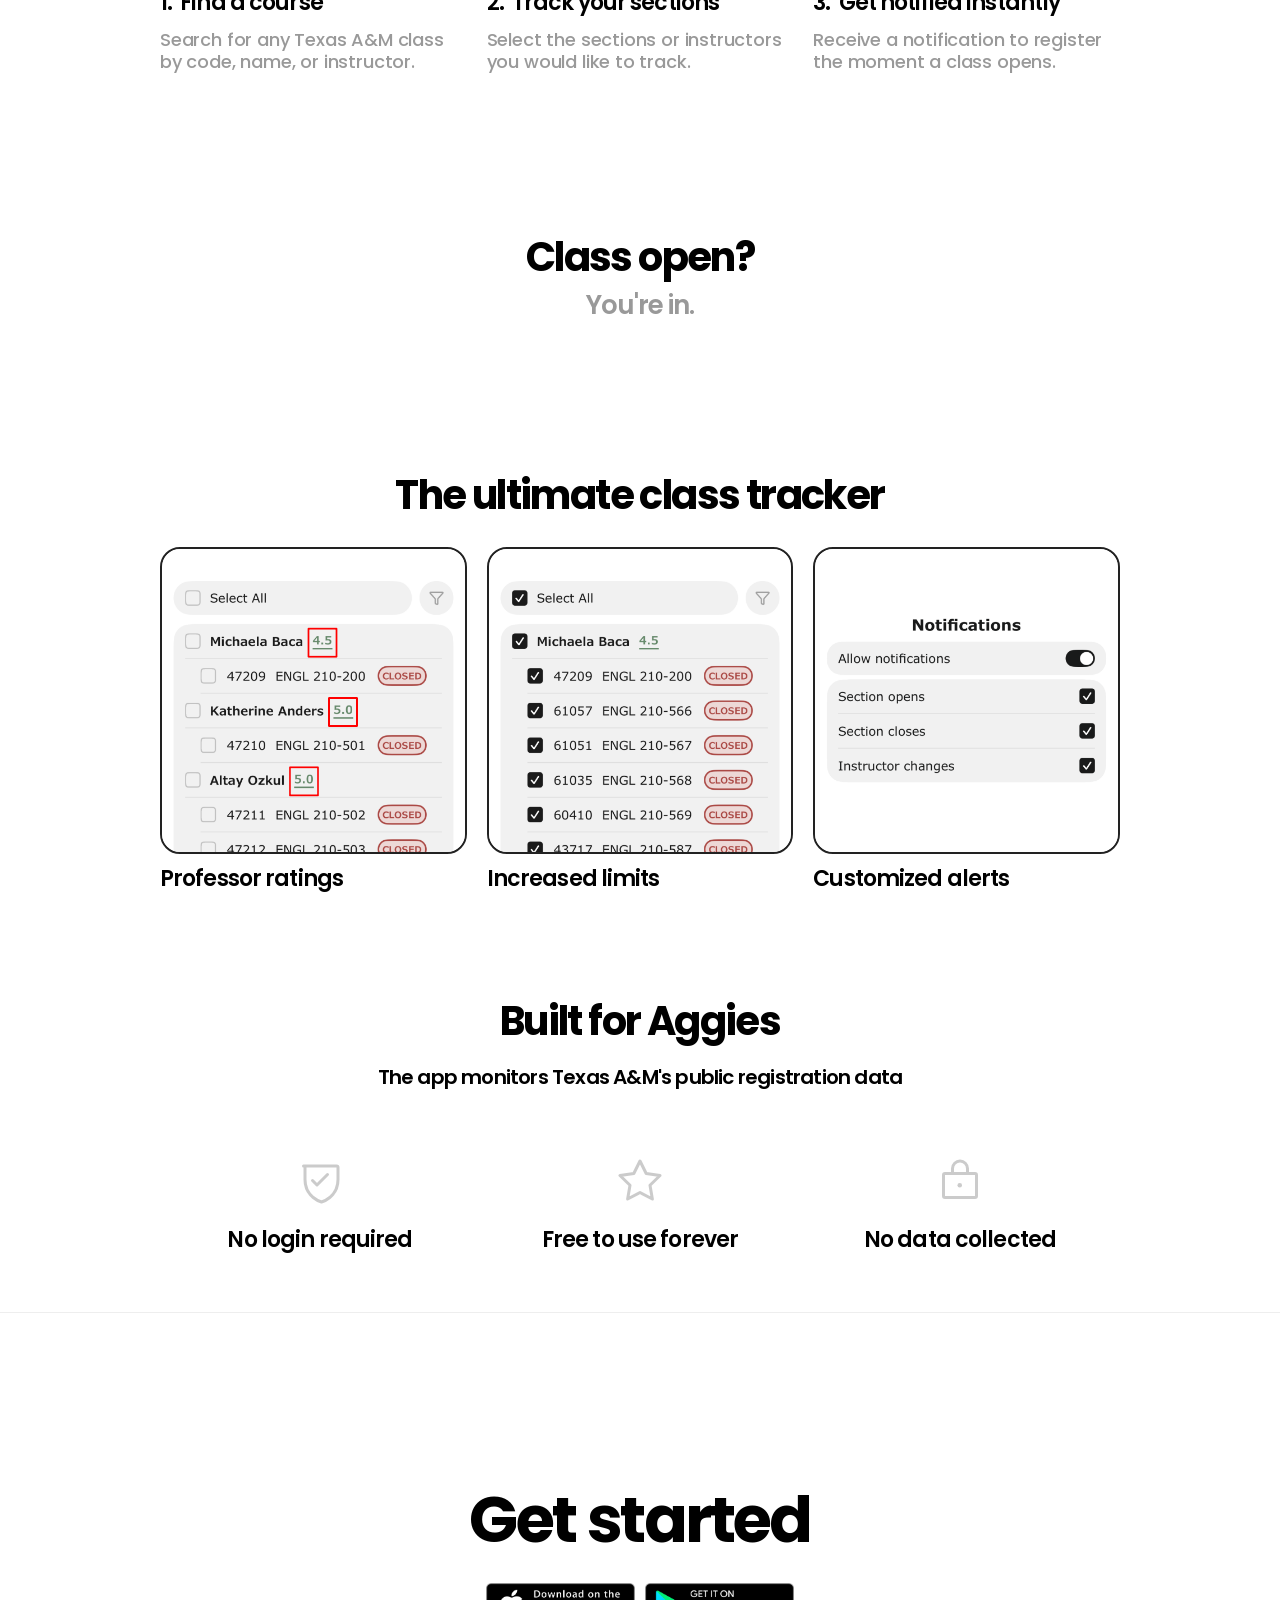
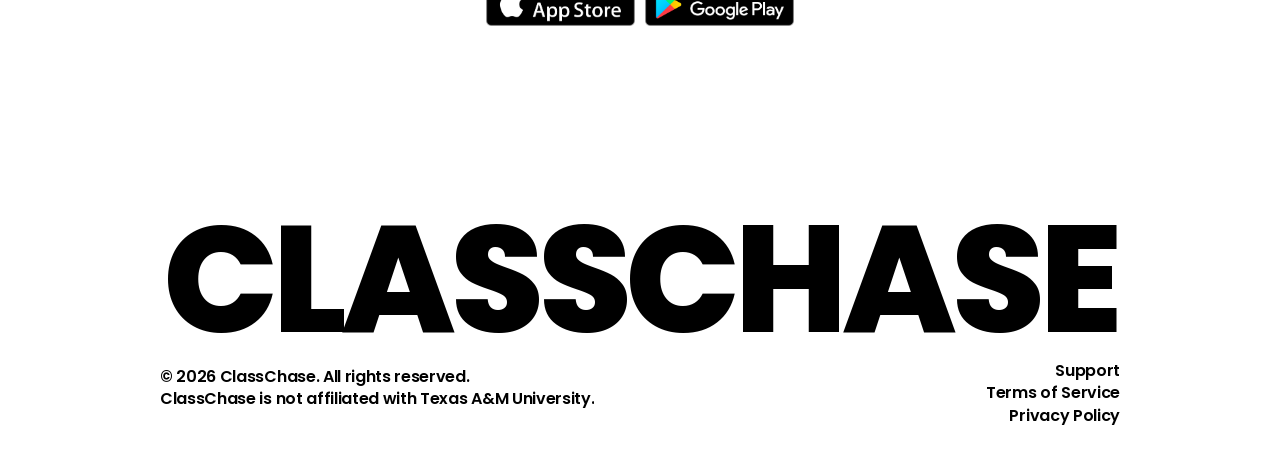
==== commit 1b5a513b: "Update navbar" ====
--- a/index.html
+++ b/index.html
@@ -31,7 +31,6 @@
             <a href="/" class="nav-logo">ClassChase</a>
             <div class="nav-spacer"></div>
             <ul class="nav-links">
-                <li><a href="https://discord.gg/rjBmmDZYCS" target="_blank" rel="noopener noreferrer">Discord</a></li>
                 <li><a href="/about">About</a></li>
             </ul>
         </nav>
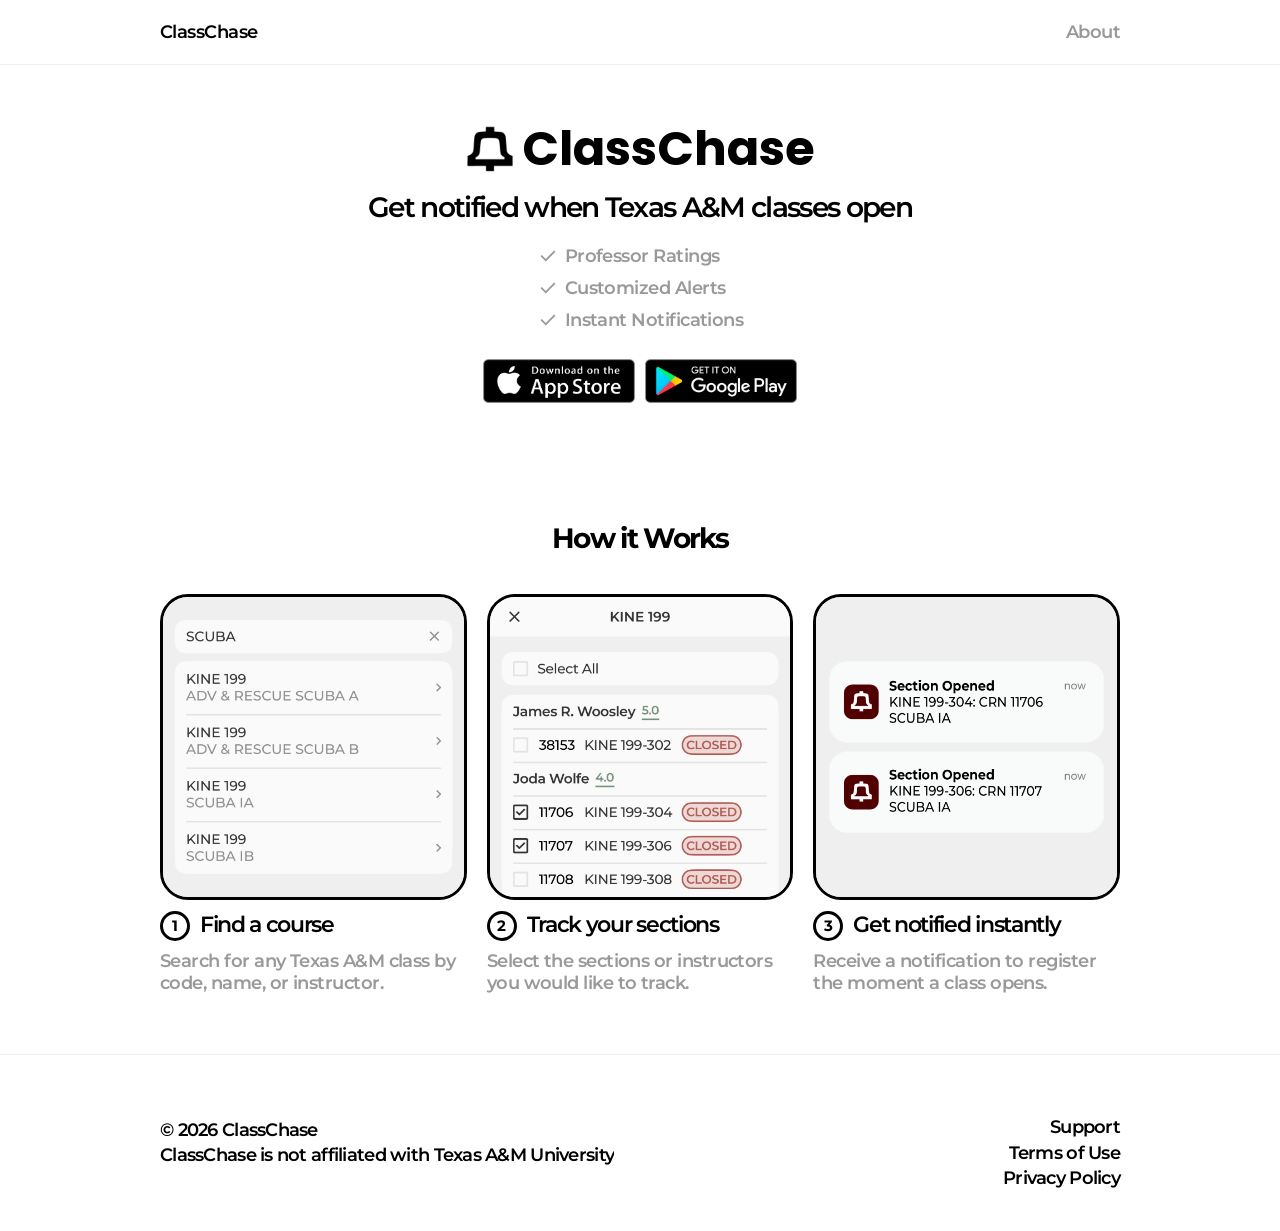
==== commit c76fd2aa: "Update index.html" ====
--- a/index.html
+++ b/index.html
@@ -19,7 +19,8 @@
     <meta name="twitter:image" content="https://www.classchase.app/images/banner.png?v=1" />
     <link rel="preconnect" href="https://fonts.googleapis.com" />
     <link rel="preconnect" href="https://fonts.gstatic.com" crossorigin />
-    <link rel="stylesheet" href="https://fonts.googleapis.com/css2?family=Poppins:wght@400;500;600;700&display=swap" />
+    <link rel="stylesheet" href="https://fonts.googleapis.com/css2?family=Montserrat:wght@400;500;600;700&display=swap" />
+    <link rel="stylesheet" href="https://fonts.googleapis.com/css2?family=Poppins:wght@600;700&display=swap" />
     <link rel="stylesheet" href="/styles.css" />
 </head>
 
@@ -38,179 +39,91 @@
 
     <div class="outer">
 
+        <!-- BRAND LOCKUP -->
+        <div class="inner" style="display:flex;justify-content:center;">
+            <div class="brand-lockup">
+                <img src="images/classchase.png" alt="" class="brand-icon" />
+                <span class="brand-text">ClassChase</span>
+            </div>
+        </div>
+
         <!-- HERO TEXT -->
         <div class="inner" style="display:flex;justify-content:center;">
             <div class="hero-text-wrap">
-                <div class="hero-h1">Class Full?</div>
                 <div class="hero-h2">Get notified when Texas A&M<br class="mobile-br"> classes open</div>
+                <div class="hero-tags-row hero-tags-stacked">
+                    <span class="hero-tag-item"><span class="hero-tag-icon hero-tag-icon-check"></span><span
+                            class="hero-tag">Professor Ratings</span></span>
+                    <span class="hero-tag-item"><span class="hero-tag-icon hero-tag-icon-check"></span><span
+                            class="hero-tag">Customized Alerts</span></span>
+                    <span class="hero-tag-item"><span class="hero-tag-icon hero-tag-icon-check"></span><span
+                            class="hero-tag">Instant Notifications</span></span>
+                </div>
                 <div class="store-row">
                     <a href="https://apps.apple.com/us/app/classchase/id6757295456?itscg=30200&itsct=apps_box_badge&mttnsubad=6757295456"
-                        style="display: inline-block;">
-                        <img src="images/appstore.png" alt="Download on the App Store"
-                            style="height: 43px; width: auto; vertical-align: middle;" />
-                    </a>
+                        aria-label="Download on the App Store"><img src="images/appstore.png" alt="Download on the App Store"
+                            class="store-badge" /></a>
                     <a href="https://play.google.com/store/apps/details?id=com.sanjitbhimanadham.ClassChase&pcampaignid=web_share"
-                        style="display: inline-block;">
-                        <img src="images/googleplay.png" alt="Get it on Google Play"
-                            style="height: 43px; width: auto; vertical-align: middle;" />
-                    </a>
+                        aria-label="Get it on Google Play"><img src="images/googleplay.png" alt="Get it on Google Play"
+                            class="store-badge" /></a>
                 </div>
             </div>
         </div>
 
-        <!-- HERO PHONE — preview.png (1180x2556) -->
-        <div class="hero-img-wrap">
-            <div class="hero-phone-img">
-                <img src="images/preview.png" alt="ClassChase app preview" />
-            </div>
-        </div>
+        <!-- HOW IT WORKS -->
+        <div class="section-how-wrap">
+            <div class="inner" style="display:flex;justify-content:center;">
+                <div class="section-how">
+                    <div class="section-h1">How it Works</div>
+                    <div class="steps-row">
 
-        <!-- HOW IT WORKS -->
-        <div class="inner" style="display:flex;justify-content:center;">
-            <div class="section-how">
-                <div class="section-h1">How it works</div>
-                <div class="steps-row">
+                        <div class="step-col">
+                            <div class="step-img">
+                                <div class="step-num">1</div>
+                                <img src="images/step-1.png" alt="Search your course" class="step-photo" />
+                            </div>
+                            <div class="step-h4-row"><span class="step-n">1</span><span class="step-h4">Find a
+                                    course</span></div>
+                            <div class="step-p">Search for any Texas A&amp;M class by code, name, or instructor.</div>
+                        </div>
 
-                    <div class="step-col">
-                        <!-- replace step-1.png with a 1080x1080 px screenshot -->
-                        <div class="step-img">
-                            <div class="step-num">1</div>
-                            <img src="images/step-1.png" alt="Search your course" class="step-photo" />
+                        <div class="step-col">
+                            <div class="step-img">
+                                <div class="step-num">2</div>
+                                <img src="images/step-2.png" alt="We watch 24/7" class="step-photo" />
+                            </div>
+                            <div class="step-h4-row"><span class="step-n">2</span><span class="step-h4">Track your sections</span></div>
+                            <div class="step-p">Select the sections or instructors you would like to track.
+                            </div>
                         </div>
-                        <div class="step-h4-row"><span class="step-n">1.</span><span class="step-h4">Find a
-                                course</span></div>
-                        <div class="step-p">Search for any Texas A&amp;M class by code, name, or instructor.</div>
-                    </div>
 
-                    <div class="step-col">
-                        <!-- replace step-2.png with a 1080x1080 px screenshot -->
-                        <div class="step-img">
-                            <div class="step-num">2</div>
-                            <img src="images/step-2.png" alt="We watch 24/7" class="step-photo" />
+                        <div class="step-col">
+                            <div class="step-img">
+                                <div class="step-num">3</div>
+                                <img src="images/step-3.png" alt="Get notified instantly" class="step-photo" />
+                            </div>
+                            <div class="step-h4-row"><span class="step-n">3</span><span class="step-h4">Get notified
+                                    instantly</span></div>
+                            <div class="step-p">Receive a notification to register the moment a class opens.</div>
                         </div>
-                        <div class="step-h4-row"><span class="step-n">2.</span><span class="step-h4">Track your sections</span></div>
-                        <div class="step-p">Select the sections or instructors you would like to track.
-                        </div>
-                    </div>
 
-                    <div class="step-col">
-                        <!-- replace step-3.png with a 1080x1080 px screenshot -->
-                        <div class="step-img">
-                            <div class="step-num">3</div>
-                            <img src="images/step-3.png" alt="Get notified instantly" class="step-photo" />
-                        </div>
-                        <div class="step-h4-row"><span class="step-n">3.</span><span class="step-h4">Get notified
-                                instantly</span></div>
-                        <div class="step-p">Receive a notification to register the moment a class opens.</div>
-                    </div>
-
-                </div>
-            </div>
-        </div>
-
-        <!-- SAVE SECTION -->
-        <div class="save-wrap">
-            <div class="save-h1">Class open?</div>
-            <div class="save-h3">You're in.</div>
-        </div>
-
-        <!-- FEATURES -->
-        <div class="inner" style="display:flex;justify-content:center;">
-            <div class="features-section">
-                <div class="section-h1">The ultimate class tracker</div>
-                <div class="features-row">
-                    <div class="feature-col">
-                        <!-- replace feature-1.png with a 1080x1080 px screenshot -->
-                        <div class="feature-img"><img src="images/feature-3.png" alt="Instant alerts"
-                                class="feature-photo" />
-                        </div>
-                        <div class="feature-h4">Professor ratings</div>
-                    </div>
-                    <div class="feature-col">
-                        <!-- replace feature-2.png with a 1080x1080 px screenshot -->
-                        <div class="feature-img"><img src="images/feature-2.png" alt="Unlimited watchlist"
-                                class="feature-photo" /></div>
-                        <div class="feature-h4">Increased limits</div>
-                    </div>
-                    <div class="feature-col">
-                        <!-- replace feature-3.png with a 1080x1080 px screenshot -->
-                        <div class="feature-img"><img src="images/feature-1.png" alt="Enrollment history"
-                                class="feature-photo" /></div>
-                        <div class="feature-h4">Customized alerts</div>
                     </div>
                 </div>
-            </div>
-        </div>
-
-        <!-- BUILT FOR AGGIES -->
-        <div class="inner" style="display:flex;justify-content:center;">
-            <div class="security-section">
-                <div class="section-h1">Built for Aggies</div>
-                <div style="display:flex;justify-content:center;width:100%;max-width:783px;">
-                    <div class="security-sub">The app monitors Texas A&amp;M's public registration data</div>
-                </div>
-                <!-- <a href="#" class="learn-more-btn">Learn more ↗</a> -->
-                <div class="security-icons-row">
-                    <div class="security-icon-col">
-                        <svg class="sec-icon" viewBox="0 0 24 24" fill="none" stroke="currentColor" stroke-width="1.5"
-                            stroke-linecap="round" stroke-linejoin="round">
-                            <path
-                                d="M3.75 4.5h16.5a.75.75 0 0 1 .75.75v6c0 9-8.25 11.25-8.25 11.25S4.5 20.25 4.5 11.25v-6a.75.75 0 0 1 .75-.75z" />
-                            <polyline points="8.25,11.75 10.5,14 15.75,8.75" />
-                        </svg>
-                        <div class="sec-label">No login required</div>
-                    </div>
-                    <div class="security-icon-col">
-                        <svg class="sec-icon" viewBox="0 0 24 24" fill="none" stroke="currentColor" stroke-width="1.5"
-                            stroke-linecap="round" stroke-linejoin="round">
-                            <polygon
-                                points="12,2 15.09,8.26 22,9.27 17,14.14 18.18,21.02 12,17.77 5.82,21.02 7,14.14 2,9.27 8.91,8.26" />
-                        </svg>
-                        <div class="sec-label">Free to use forever</div>
-                    </div>
-                    <div class="security-icon-col">
-                        <svg class="sec-icon" viewBox="0 0 24 24" fill="none" stroke="currentColor" stroke-width="1.5"
-                            stroke-linecap="round" stroke-linejoin="round">
-                            <rect x="3.75" y="8.25" width="16.5" height="12" rx="0.75" />
-                            <circle cx="11.875" cy="14.125" r="1.125" fill="currentColor" stroke="none" />
-                            <path d="M8.25 8.25V5.75a3.75 3.75 0 0 1 7.5 0v2.5" />
-                        </svg>
-                        <div class="sec-label">No data collected</div>
-                    </div>
-                </div>
-            </div>
-        </div>
-
-        <!-- GET STARTED -->
-        <div class="get-started-wrap" id="download">
-            <div class="get-started-h1">Get started</div>
-            <div class="store-row">
-                <a href="https://apps.apple.com/us/app/classchase/id6757295456?itscg=30200&itsct=apps_box_badge&mttnsubad=6757295456"
-                    style="display: inline-block;">
-                    <img src="images/appstore.png" alt="Download on the App Store"
-                        style="height: 43px; width: auto; vertical-align: middle;" />
-                </a>
-                <a href="https://play.google.com/store/apps/details?id=com.sanjitbhimanadham.ClassChase&pcampaignid=web_share"
-                    style="display: inline-block;">
-                    <img src="images/googleplay.png" alt="Get it on Google Play"
-                        style="height: 43px; width: auto; vertical-align: middle;" />
-                </a>
             </div>
         </div>
 
         <!-- FOOTER -->
         <div class="footer-wrap">
             <div class="footer-inner">
-                <div class="footer-wordmark">CLASSCHASE</div>
                 <div class="footer-meta-row">
                     <div class="footer-left">
-                        <span class="footer-copy">© 2026 ClassChase. All rights reserved.</span>
-                        <span class="footer-copy">ClassChase is not affiliated with Texas A&amp;M University.</span>
+                        <span class="footer-copy">© 2026 ClassChase</span>
+                        <span class="footer-copy">ClassChase is not affiliated with Texas A&amp;M University</span>
                     </div>
                     <div class="footer-spacer"></div>
                     <div class="footer-links-col">
                         <a href="/support">Support</a>
-                        <a href="/terms">Terms of Service</a>
+                        <a href="/terms">Terms of Use</a>
                         <a href="/privacy">Privacy Policy</a>
                     </div>
                 </div>
--- a/styles.css
+++ b/styles.css
@@ -1,14 +1,13 @@
 *, *::before, *::after { box-sizing: border-box; margin: 0; padding: 0; }
 
 :root {
-  --maroon: #500000;
   --black: #000000;
   --white: #ffffff;
   --gray-nav: #999999;
   --gray-sub: #999999;
-  --border: #222222;
   --off-white: #f5f5f5;
-  --font: "Poppins", sans-serif;
+  --font: "Montserrat", sans-serif;
+  --ease: cubic-bezier(0.4, 0, 0.2, 1);
 }
 
 html { scroll-behavior: smooth; }
@@ -25,7 +24,13 @@
 .nav-wrap {
   display: flex;
   justify-content: center;
-  background: var(--white);
+  background: rgba(255, 255, 255, 0.85);
+  backdrop-filter: blur(10px);
+  -webkit-backdrop-filter: blur(10px);
+  border-bottom: 1px solid rgba(0, 0, 0, 0.06);
+  position: sticky;
+  top: 0;
+  z-index: 100;
 }
 nav {
   display: flex;
@@ -37,14 +42,15 @@
   gap: 0;
 }
 .nav-logo {
-  font-size: 17px;
-  font-weight: 700;
-  letter-spacing: -0.01em;
+  font-size: 18px;
+  font-weight: 600;
+  letter-spacing: -0.03em;
   color: var(--black);
   text-decoration: none;
   line-height: 1em;
-}
-.nav-logo:hover { color: #09f; text-decoration: underline; }
+  transition: color 0.15s var(--ease);
+}
+.nav-logo:hover { color: var(--gray-sub); }
 .nav-spacer { flex: 1; }
 .nav-links {
   display: flex;
@@ -52,14 +58,15 @@
   list-style: none;
 }
 .nav-links a {
-  font-size: 15px;
-  font-weight: 500;
-  letter-spacing: -0.01em;
+  font-size: 18px;
+  font-weight: 600;
+  letter-spacing: -0.03em;
   color: var(--gray-nav);
   text-decoration: none;
   line-height: 1em;
-}
-.nav-links a:hover { color: #09f; text-decoration: underline; }
+  transition: color 0.15s var(--ease);
+}
+.nav-links a:hover { color: var(--black); }
 
 /* ── SHARED CONTAINER ── */
 .outer {
@@ -74,6 +81,30 @@
   padding: 0 20px;
 }
 
+/* ── BRAND LOCKUP ── */
+.brand-lockup {
+  display: flex;
+  align-items: center;
+  justify-content: center;
+  gap: 8px;
+  width: 100%;
+  padding: 60px 0 0;
+}
+.brand-icon {
+  width: 48px;
+  height: 48px;
+  border-radius: 12px;
+  flex-shrink: 0;
+}
+.brand-text {
+  font-family: "Poppins", sans-serif;
+  font-size: 48px;
+  font-weight: 700;
+  letter-spacing: normal;
+  color: var(--black);
+  line-height: 1em;
+}
+
 /* ── HERO TEXT ── */
 .hero-text-wrap {
   display: flex;
@@ -82,25 +113,58 @@
   gap: 24px;
   width: 100%;
   max-width: 960px;
-  padding: 140px 0 0;
-}
-.hero-h1 {
-  font-size: 60px;
-  font-weight: 700;
-  letter-spacing: -0.04em;
+  padding: 20px 0 0;
+}
+.hero-h2 {
+  font-size: 28px;
+  font-weight: 600;
+  letter-spacing: -0.06em;
   line-height: 1em;
   text-align: center;
   color: var(--black);
   width: 100%;
 }
-.hero-h2 {
-  font-size: 40px;
-  font-weight: 600;
-  letter-spacing: -0.04em;
-  line-height: 1em;
-  text-align: center;
+.hero-tags-row {
+  display: flex;
+  flex-wrap: wrap;
+  align-items: center;
+  justify-content: center;
+  gap: 10px 20px;
+  width: 100%;
+}
+.hero-tags-stacked {
+  flex-direction: column;
+  align-items: flex-start;
+  width: auto;
+  gap: 10px;
+}
+.hero-tag-item {
+  display: inline-flex;
+  align-items: center;
+  gap: 6px;
+}
+.hero-tag-icon {
+  width: 22px;
+  height: 22px;
+  flex-shrink: 0;
+  background-color: var(--gray-sub);
+  -webkit-mask-size: contain;
+  mask-size: contain;
+  -webkit-mask-repeat: no-repeat;
+  mask-repeat: no-repeat;
+  -webkit-mask-position: center;
+  mask-position: center;
+}
+.hero-tag-icon-check {
+  -webkit-mask-image: url('images/check_24dp_E3E3E3_FILL0_wght400_GRAD0_opsz24.svg');
+  mask-image: url('images/check_24dp_E3E3E3_FILL0_wght400_GRAD0_opsz24.svg');
+}
+.hero-tag {
+  font-family: var(--font);
+  font-size: 18px;
+  font-weight: 600;
   color: var(--gray-sub);
-  width: 100%;
+  letter-spacing: -0.03em;
 }
 
 /* ── STORE BUTTONS ── */
@@ -113,66 +177,37 @@
   width: 100%;
   padding: 8px 0 0;
 }
-.store-badge-disabled {
-  opacity: 0.35;
-  filter: grayscale(1);
-  cursor: not-allowed;
-  pointer-events: none;
+.store-badge {
+  height: 44px;
+  width: auto;
+  display: block;
 }
 .hero-text-wrap .store-row {
   padding-top: 0;
   margin-top: 4px;
 }
 
-/* ── HERO PHONE IMAGE ── */
-.hero-img-wrap {
-  overflow: hidden;
+/* ── HOW IT WORKS ── */
+.section-how-wrap {
+  display: flex;
+  justify-content: center;
+  width: 100%;
+  margin-top: 60px;
   background: var(--white);
-  display: flex;
-  flex-direction: column;
-  align-items: center;
-  padding: 50px 0 0;
-  width: 100%;
-}
-.hero-phone-img {
-  border-radius: 20px;
-  width: calc((min(100vw - 40px, 960px) - 40px) / 3);
-  min-width: 130px;
-  aspect-ratio: 400 / 816;
-  background: var(--off-white);
-  overflow: hidden;
-  position: relative;
-}
-.hero-phone-img img {
-  width: 100%;
-  height: 100%;
-  object-fit: cover;
-  object-position: center 8%;
-  display: block;
-  border-radius: 20px;
-  border: 2px solid var(--border);
-}
-.hero-phone-img video {
-  width: 100%;
-  height: calc(100% + 25px);
-  margin-top: -25px;
-  object-fit: cover;
-  display: block;
-}
-
-/* ── HOW IT WORKS ── */
+}
 .section-how {
   display: flex;
   flex-direction: column;
   align-items: flex-start;
+  gap: 40px;
   width: 100%;
   max-width: 960px;
-  padding: 112px 0 0;
+  padding: 60px 0;
 }
 .section-h1 {
-  font-size: 40px;
+  font-size: 28px;
   font-weight: 700;
-  letter-spacing: -0.04em;
+  letter-spacing: -0.06em;
   line-height: 1.1em;
   text-align: center;
   color: var(--black);
@@ -185,7 +220,7 @@
   gap: 20px;
   width: 100%;
   max-width: 960px;
-  padding: 39px 0;
+  padding: 0;
 }
 .step-col {
   display: flex;
@@ -196,29 +231,38 @@
 }
 .step-img {
   width: 100%;
+  height: calc((960px - 40px) / 3);
   aspect-ratio: 1 / 1;
-  border: 2px solid var(--border);
-  border-radius: 20px;
+  border: 3px solid var(--black);
+  border-radius: 28px;
   background: var(--off-white);
   display: flex;
   align-items: center;
   justify-content: center;
   position: relative;
   overflow: hidden;
+  flex-shrink: 0;
 }
 .step-num { display: none; }
 .step-h4-row {
   display: flex;
-  align-items: baseline;
-  gap: 8px;
+  align-items: center;
+  gap: 10px;
 }
 .step-n {
-  font-size: 22px;
-  font-weight: 600;
-  letter-spacing: -0.04em;
-  color: var(--black);
-  font-family: var(--font);
+  display: inline-flex;
+  align-items: center;
+  justify-content: center;
+  width: 30px;
+  height: 30px;
   flex-shrink: 0;
+  border-radius: 999px;
+  background: var(--white);
+  border: 3px solid var(--black);
+  color: var(--black);
+  font-size: 15px;
+  font-weight: 700;
+  font-family: var(--font);
 }
 .step-photo {
   width: 100%;
@@ -230,201 +274,31 @@
 .step-h4 {
   font-size: 22px;
   font-weight: 600;
-  letter-spacing: -0.04em;
+  letter-spacing: -0.06em;
   line-height: 1.4em;
   color: var(--black);
   font-family: var(--font);
 }
 .step-p {
   font-size: 18px;
-  font-weight: 500;
-  letter-spacing: -0.01em;
+  font-weight: 600;
+  letter-spacing: -0.03em;
   line-height: 1.2em;
   color: var(--gray-sub);
   font-family: var(--font);
 }
 
-/* ── SAVE SECTION ── */
-.save-wrap {
-  background: var(--white);
-  display: flex;
-  flex-direction: column;
-  align-items: center;
-  gap: 8px;
-  width: 100%;
-  padding: 124px 20px;
-}
-.save-h1 {
-  font-size: 40px;
-  font-weight: 700;
-  letter-spacing: -0.04em;
-  line-height: 1.1em;
-  text-align: center;
-  color: var(--black);
-  max-width: 600px;
-}
-.save-h3 {
-  font-size: 26px;
-  font-weight: 600;
-  letter-spacing: -0.04em;
-  line-height: 1.4em;
-  text-align: center;
-  color: var(--gray-sub);
-}
-
-/* ── FEATURES GRID ── */
-.features-section {
-  display: flex;
-  flex-direction: column;
-  align-items: center;
-  gap: 30px;
-  width: 100%;
-  padding: 25px 0;
-}
-.features-row {
-  display: flex;
-  flex-direction: row;
-  align-items: flex-start;
-  gap: 20px;
-  width: 100%;
-  max-width: 960px;
-  padding: 0;
-}
-.feature-col {
-  display: flex;
-  flex-direction: column;
-  align-items: flex-start;
-  gap: 10px;
-  flex: 1;
-}
-.feature-img {
-  width: 100%;
-  aspect-ratio: 1 / 1;
-  border: 2px solid var(--border);
-  border-radius: 20px;
-  background: var(--off-white);
-  display: flex;
-  align-items: center;
-  justify-content: center;
-  overflow: hidden;
-}
-.feature-photo {
-  width: 100%;
-  height: 100%;
-  object-fit: cover;
-  border-radius: 18px;
-  display: block;
-}
-.feature-h4 {
-  font-size: 22px;
-  font-weight: 600;
-  letter-spacing: -0.04em;
-  line-height: 1.4em;
-  color: var(--black);
-  font-family: var(--font);
-}
-
-/* ── SECURITY ── */
-.security-section {
-  display: flex;
-  flex-direction: column;
-  align-items: center;
-  gap: 20px;
-  width: 100%;
-  max-width: 960px;
-  padding: 80px 0 10px;
-}
-.security-sub {
-  font-size: 20px;
-  font-weight: 600;
-  letter-spacing: -0.04em;
-  line-height: 1.4em;
-  text-align: center;
-  color: var(--black);
-  max-width: 783px;
-}
-.learn-more-btn {
-  border: 2px solid var(--border);
-  border-radius: 20px;
-  padding: 10px 20px;
-  text-decoration: none;
-  font-size: 16px;
-  font-weight: 600;
-  letter-spacing: -0.02em;
-  color: var(--black);
-  display: inline-block;
-  transition: background 0.15s;
-}
-.learn-more-btn:hover { background: #f0f0f0; }
-.security-icons-row {
-  display: flex;
-  flex-direction: row;
-  align-items: flex-start;
-  width: 100%;
-  padding: 46px 0;
-}
-.security-icon-col {
-  flex: 1;
-  display: flex;
-  flex-direction: column;
-  align-items: center;
-  gap: 20px;
-}
-.sec-icon {
-  width: 48px;
-  height: 48px;
-  opacity: 0.2;
-}
-.sec-label {
-  font-size: 22px;
-  font-weight: 600;
-  letter-spacing: -0.04em;
-  line-height: 1.4em;
-  text-align: center;
-  color: var(--black);
-  font-family: var(--font);
-}
-
-/* ── GET STARTED ── */
-.get-started-wrap {
-  border-top: 1px solid #eee;
-  display: flex;
-  flex-direction: column;
-  align-items: center;
-  gap: 20px;
-  width: 100%;
-  padding: 172px 0;
-}
-.get-started-h1 {
-  font-size: 64px;
-  font-weight: 700;
-  letter-spacing: -0.04em;
-  line-height: 1.1em;
-  text-align: center;
-  color: var(--black);
-}
-
 /* ── FOOTER ── */
 .footer-wrap {
   display: flex;
   justify-content: center;
   width: 100%;
+  border-top: 1px solid rgba(0, 0, 0, 0.06);
 }
 .footer-inner {
   width: 100%;
   max-width: 960px;
-  padding: 20px 0;
-}
-.footer-wordmark {
-  font-weight: 800;
-  letter-spacing: -0.04em;
-  line-height: 0.8em;
-  text-align: center;
-  color: var(--black);
-  width: 100%;
-  display: block;
-  word-break: break-all;
-  font-size: clamp(28px, 13.7vw, 152px);
+  padding: 60px 0 20px;
 }
 .footer-meta-row {
   display: flex;
@@ -432,7 +306,7 @@
   align-items: flex-start;
   gap: 10px;
   width: 100%;
-  padding: 20px 0;
+  padding: 0 0 20px;
 }
 .footer-left {
   display: flex;
@@ -443,9 +317,9 @@
   overflow: hidden;
 }
 .footer-copy {
-  font-size: 16px;
-  font-weight: 600;
-  letter-spacing: -0.02em;
+  font-size: 18px;
+  font-weight: 600;
+  letter-spacing: -0.04em;
   line-height: 1.4em;
   color: var(--black);
   white-space: pre;
@@ -454,47 +328,35 @@
 .footer-spacer { flex: 1; }
 .footer-links-col { display: flex; flex-direction: column; align-items: flex-end; gap: 0; }
 .footer-links-col a {
-  font-size: 16px;
-  font-weight: 600;
-  letter-spacing: -0.02em;
+  font-size: 18px;
+  font-weight: 600;
+  letter-spacing: -0.04em;
   line-height: 1.4em;
   color: var(--black);
   text-decoration: none;
   font-family: var(--font);
-}
-.footer-links-col a:hover { color: #09f; text-decoration: underline; }
+  transition: color 0.15s var(--ease);
+}
+.footer-links-col a:hover { color: var(--gray-sub); text-decoration: underline; }
 
 /* ── RESPONSIVE ── */
 br.mobile-br { display: none; }
 
 @media (max-width: 809px) {
   br.mobile-br { display: inline; }
-  .hero-h1 { font-size: 36px; }
-  .hero-h2 { font-size: 24px; }
-  .hero-text-wrap { padding: 90px 0 0; }
-  .hero-phone-img { width: 280px; }
-  .steps-row { flex-direction: column; gap: 50px; width: 280px; padding: 21px 0; }
+  .brand-text { font-size: 32px; }
+  .brand-icon { width: 32px; height: 32px; }
+  .hero-h2 { font-size: 28px; }
+  .hero-text-wrap { padding: 16px 0 0; }
+  .steps-row { flex-direction: column; gap: 32px; width: 280px; padding: 16px 0; }
   .step-col { width: 100%; }
-  .section-how { padding: 90px 0 0; }
-  .section-h1 { font-size: 26px; }
-  .step-h4 { font-size: 16px; }
+  .step-img { height: 280px; }
+  .section-how { padding: 60px 0 20px; }
+  .section-h1 { font-size: 28px; }
   .step-n { font-size: 16px; }
-  .step-p { font-size: 14px; }
-  .save-h1 { font-size: 26px; }
-  .save-h3 { font-size: 17px; }
-  .features-row { flex-direction: column; gap: 30px; width: 280px; }
-  .feature-col { width: 100%; }
-  .feature-h4 { font-size: 16px; }
-  .security-section { padding: 60px 0 10px; }
-  .security-sub { font-size: 14px; }
-  .sec-label { font-size: 12px; }
-  .security-icons-row { padding: 24px 0; }
-  .get-started-wrap { padding: 76px 0; }
-  .get-started-h1 { font-size: 36px; }
-  .footer-copy { font-size: 10px; }
-  .footer-links-col a { font-size: 10px; }
+  .footer-meta-row { flex-direction: column; align-items: center; text-align: center; }
+  .footer-links-col { align-items: center; }
   .footer-inner { padding: 20px 20px; }
-  .save-wrap { padding: 73px 20px; }
   .inner { padding: 0 20px; }
   .section-how { align-items: center; }
-}+}
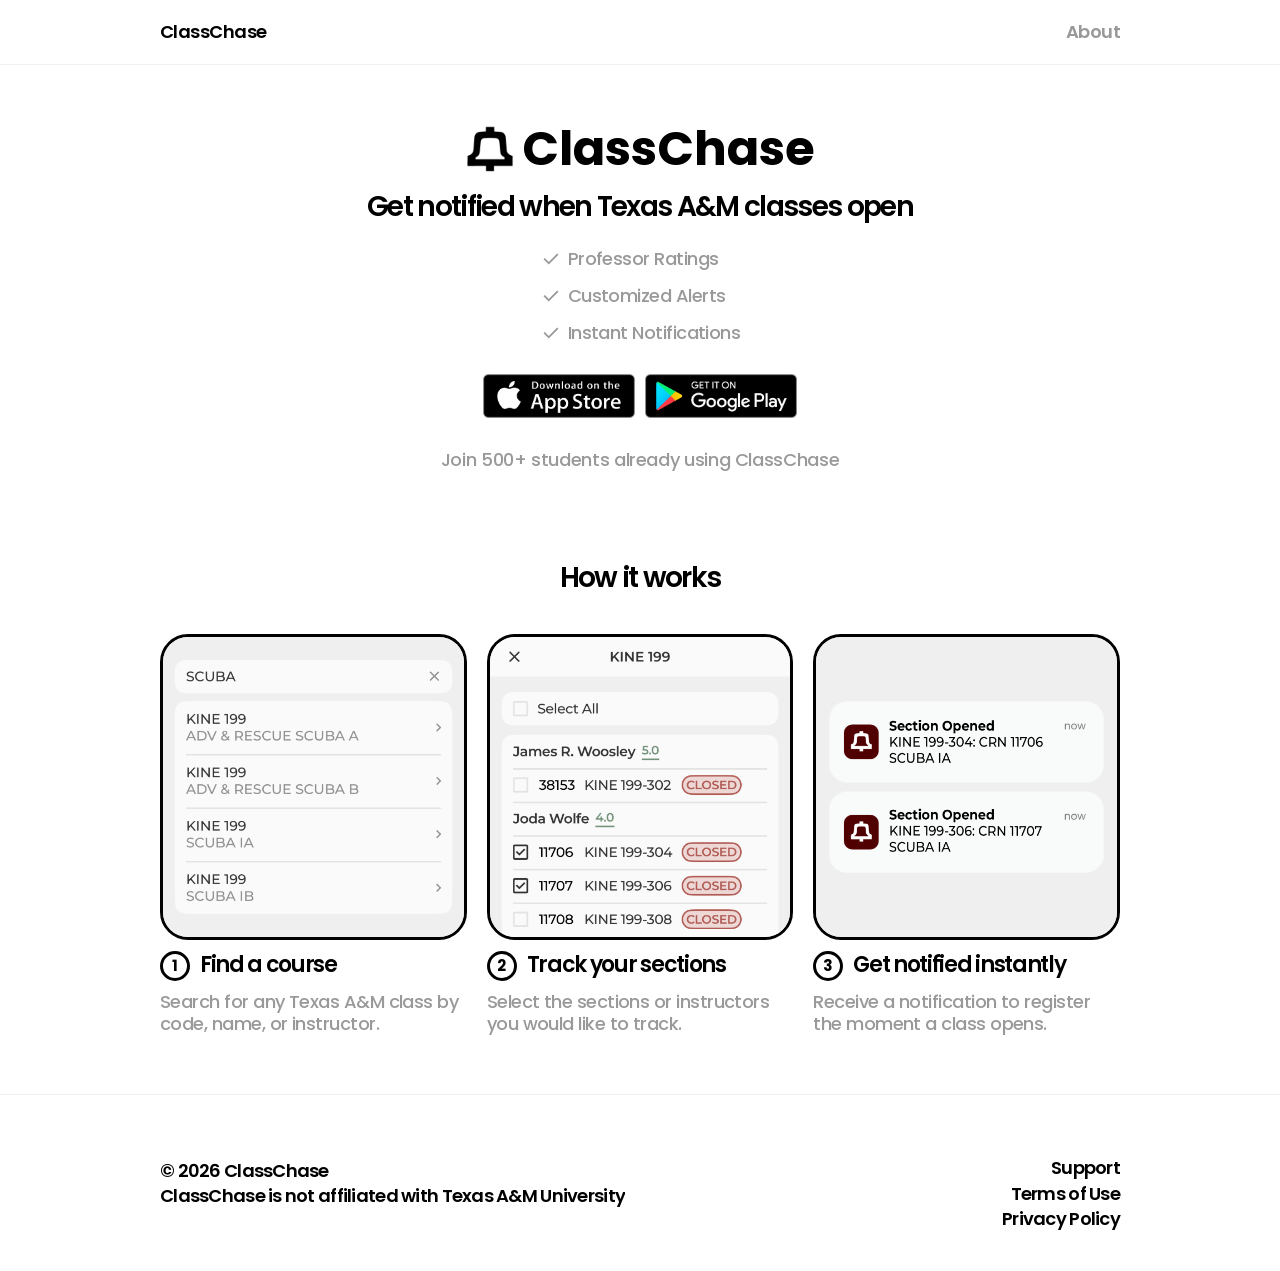
==== commit 9596f0f8: "Update styling" ====
--- a/index.html
+++ b/index.html
@@ -19,8 +19,7 @@
     <meta name="twitter:image" content="https://www.classchase.app/images/banner.png?v=1" />
     <link rel="preconnect" href="https://fonts.googleapis.com" />
     <link rel="preconnect" href="https://fonts.gstatic.com" crossorigin />
-    <link rel="stylesheet" href="https://fonts.googleapis.com/css2?family=Montserrat:wght@400;500;600;700&display=swap" />
-    <link rel="stylesheet" href="https://fonts.googleapis.com/css2?family=Poppins:wght@600;700&display=swap" />
+    <link rel="stylesheet" href="https://fonts.googleapis.com/css2?family=Poppins:wght@400;500;600;700&display=swap" />
     <link rel="stylesheet" href="/styles.css" />
 </head>
 
@@ -50,7 +49,7 @@
         <!-- HERO TEXT -->
         <div class="inner" style="display:flex;justify-content:center;">
             <div class="hero-text-wrap">
-                <div class="hero-h2">Get notified when Texas A&M<br class="mobile-br"> classes open</div>
+                <div class="hero-h2">Get notified when<br class="mobile-br"> Texas A&M classes open</div>
                 <div class="hero-tags-row hero-tags-stacked">
                     <span class="hero-tag-item"><span class="hero-tag-icon hero-tag-icon-check"></span><span
                             class="hero-tag">Professor Ratings</span></span>
@@ -67,6 +66,7 @@
                         aria-label="Get it on Google Play"><img src="images/googleplay.png" alt="Get it on Google Play"
                             class="store-badge" /></a>
                 </div>
+                <div class="social-proof">Join 500+ students already using ClassChase</div>
             </div>
         </div>
 
@@ -74,7 +74,7 @@
         <div class="section-how-wrap">
             <div class="inner" style="display:flex;justify-content:center;">
                 <div class="section-how">
-                    <div class="section-h1">How it Works</div>
+                    <div class="section-h1">How it works</div>
                     <div class="steps-row">
 
                         <div class="step-col">
@@ -118,7 +118,7 @@
                 <div class="footer-meta-row">
                     <div class="footer-left">
                         <span class="footer-copy">© 2026 ClassChase</span>
-                        <span class="footer-copy">ClassChase is not affiliated with Texas A&amp;M University</span>
+                        <span class="footer-copy">ClassChase is not affiliated with<br class="mobile-br"> Texas A&amp;M University</span>
                     </div>
                     <div class="footer-spacer"></div>
                     <div class="footer-links-col">
--- a/styles.css
+++ b/styles.css
@@ -6,7 +6,7 @@
   --gray-nav: #999999;
   --gray-sub: #999999;
   --off-white: #f5f5f5;
-  --font: "Montserrat", sans-serif;
+  --font: "Poppins", sans-serif;
   --ease: cubic-bezier(0.4, 0, 0.2, 1);
 }
 
@@ -97,7 +97,7 @@
   flex-shrink: 0;
 }
 .brand-text {
-  font-family: "Poppins", sans-serif;
+  font-family: var(--font);
   font-size: 48px;
   font-weight: 700;
   letter-spacing: normal;
@@ -162,7 +162,7 @@
 .hero-tag {
   font-family: var(--font);
   font-size: 18px;
-  font-weight: 600;
+  font-weight: 500;
   color: var(--gray-sub);
   letter-spacing: -0.03em;
 }
@@ -186,13 +186,21 @@
   padding-top: 0;
   margin-top: 4px;
 }
+.social-proof {
+  font-size: 18px;
+  font-weight: 500;
+  letter-spacing: -0.02em;
+  color: var(--gray-sub);
+  text-align: center;
+  margin-top: 4px;
+}
 
 /* ── HOW IT WORKS ── */
 .section-how-wrap {
   display: flex;
   justify-content: center;
   width: 100%;
-  margin-top: 60px;
+  margin-top: 30px;
   background: var(--white);
 }
 .section-how {
@@ -206,7 +214,7 @@
 }
 .section-h1 {
   font-size: 28px;
-  font-weight: 700;
+  font-weight: 600;
   letter-spacing: -0.06em;
   line-height: 1.1em;
   text-align: center;
@@ -281,7 +289,7 @@
 }
 .step-p {
   font-size: 18px;
-  font-weight: 600;
+  font-weight: 500;
   letter-spacing: -0.03em;
   line-height: 1.2em;
   color: var(--gray-sub);
@@ -344,17 +352,15 @@
 
 @media (max-width: 809px) {
   br.mobile-br { display: inline; }
-  .brand-text { font-size: 32px; }
-  .brand-icon { width: 32px; height: 32px; }
   .hero-h2 { font-size: 28px; }
   .hero-text-wrap { padding: 16px 0 0; }
-  .steps-row { flex-direction: column; gap: 32px; width: 280px; padding: 16px 0; }
+  .steps-row { flex-direction: column; gap: 32px; width: calc((960px - 40px) / 3); padding: 16px 0; }
   .step-col { width: 100%; }
-  .step-img { height: 280px; }
   .section-how { padding: 60px 0 20px; }
   .section-h1 { font-size: 28px; }
   .step-n { font-size: 16px; }
   .footer-meta-row { flex-direction: column; align-items: center; text-align: center; }
+  .footer-left { height: auto; }
   .footer-links-col { align-items: center; }
   .footer-inner { padding: 20px 20px; }
   .inner { padding: 0 20px; }
